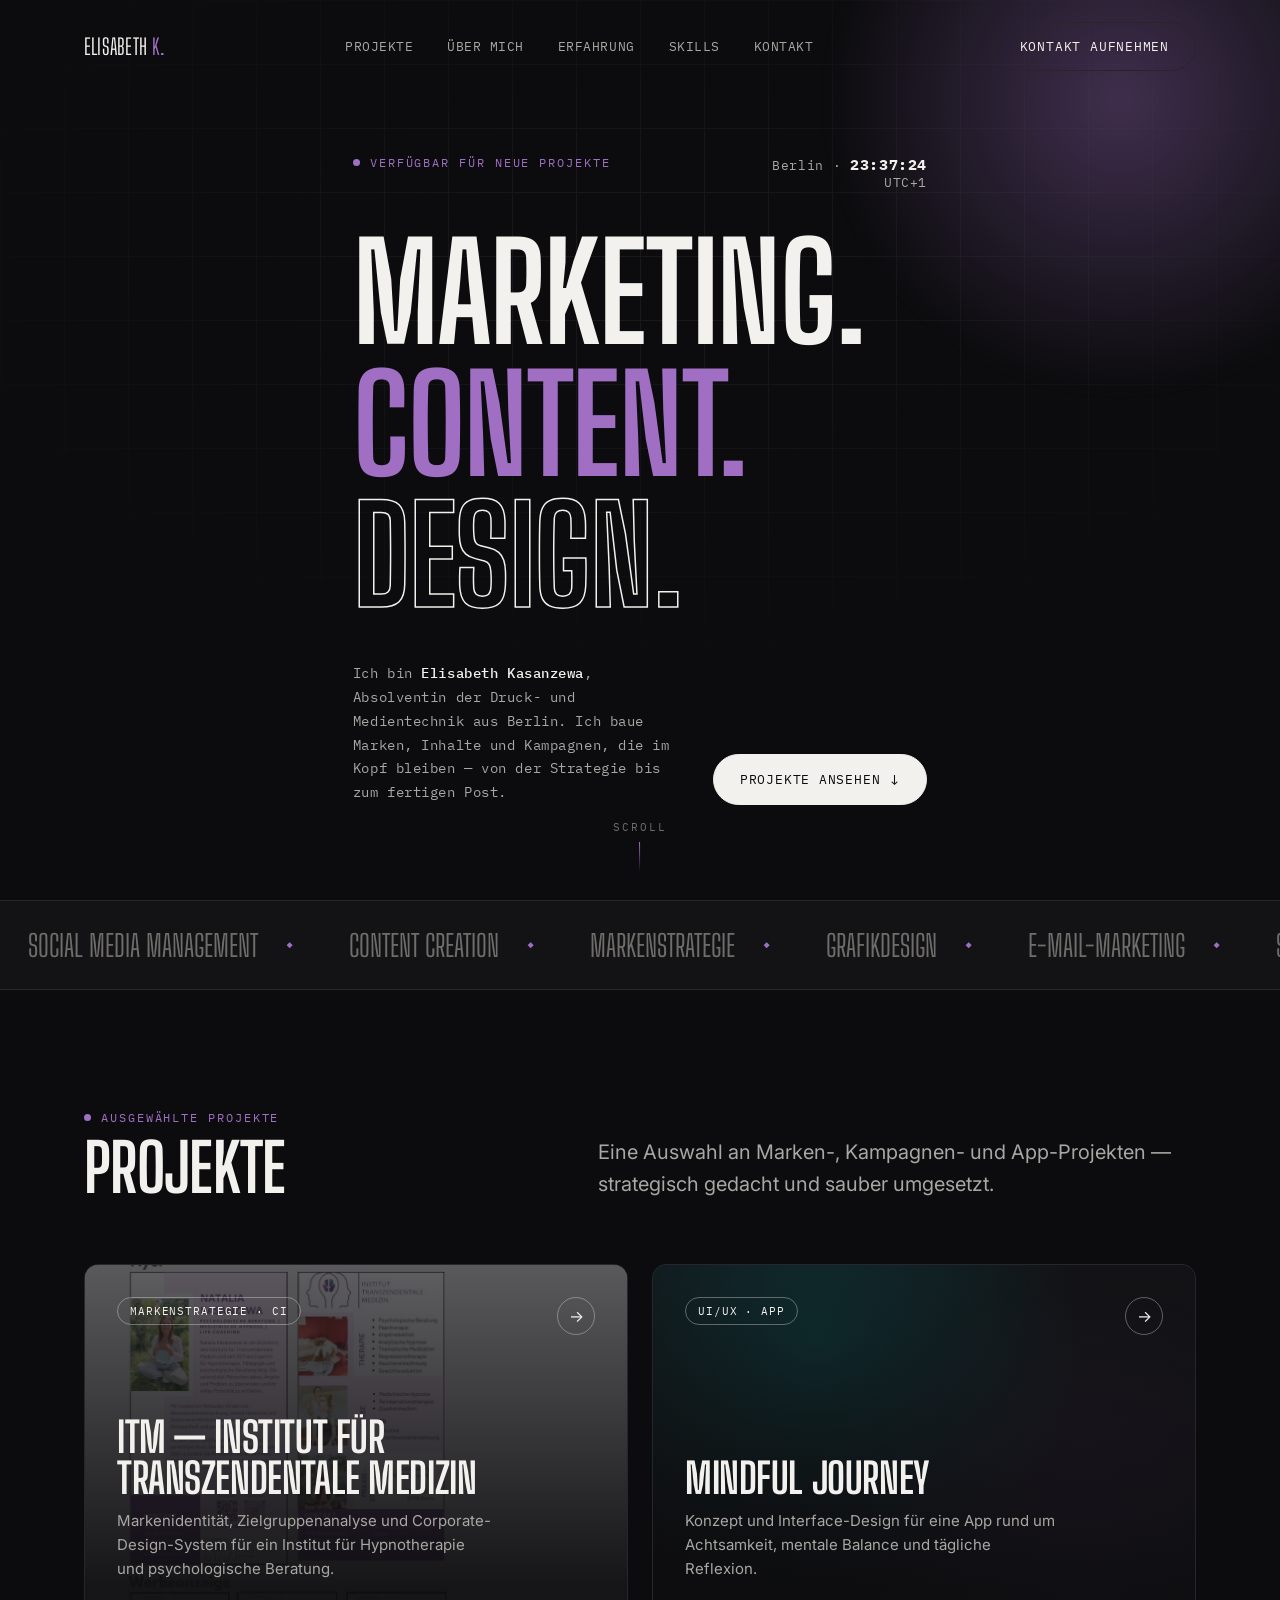
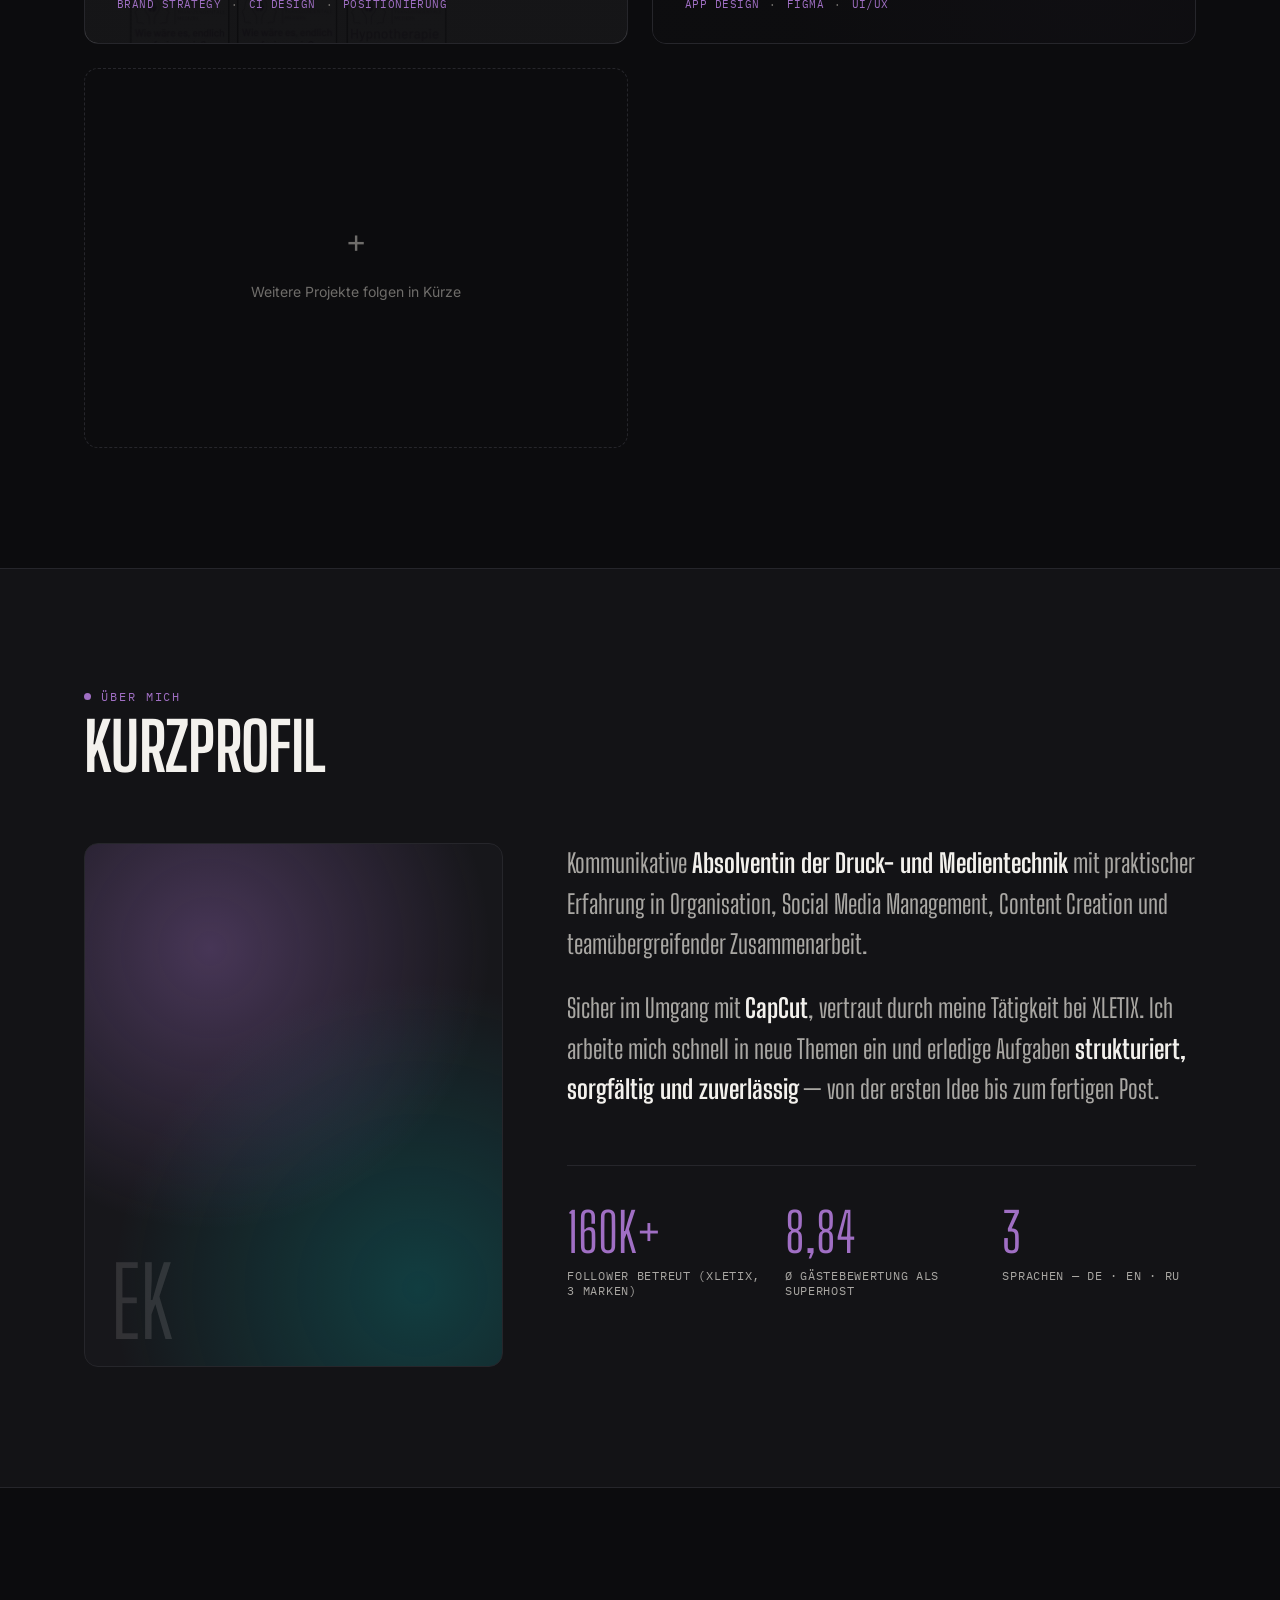
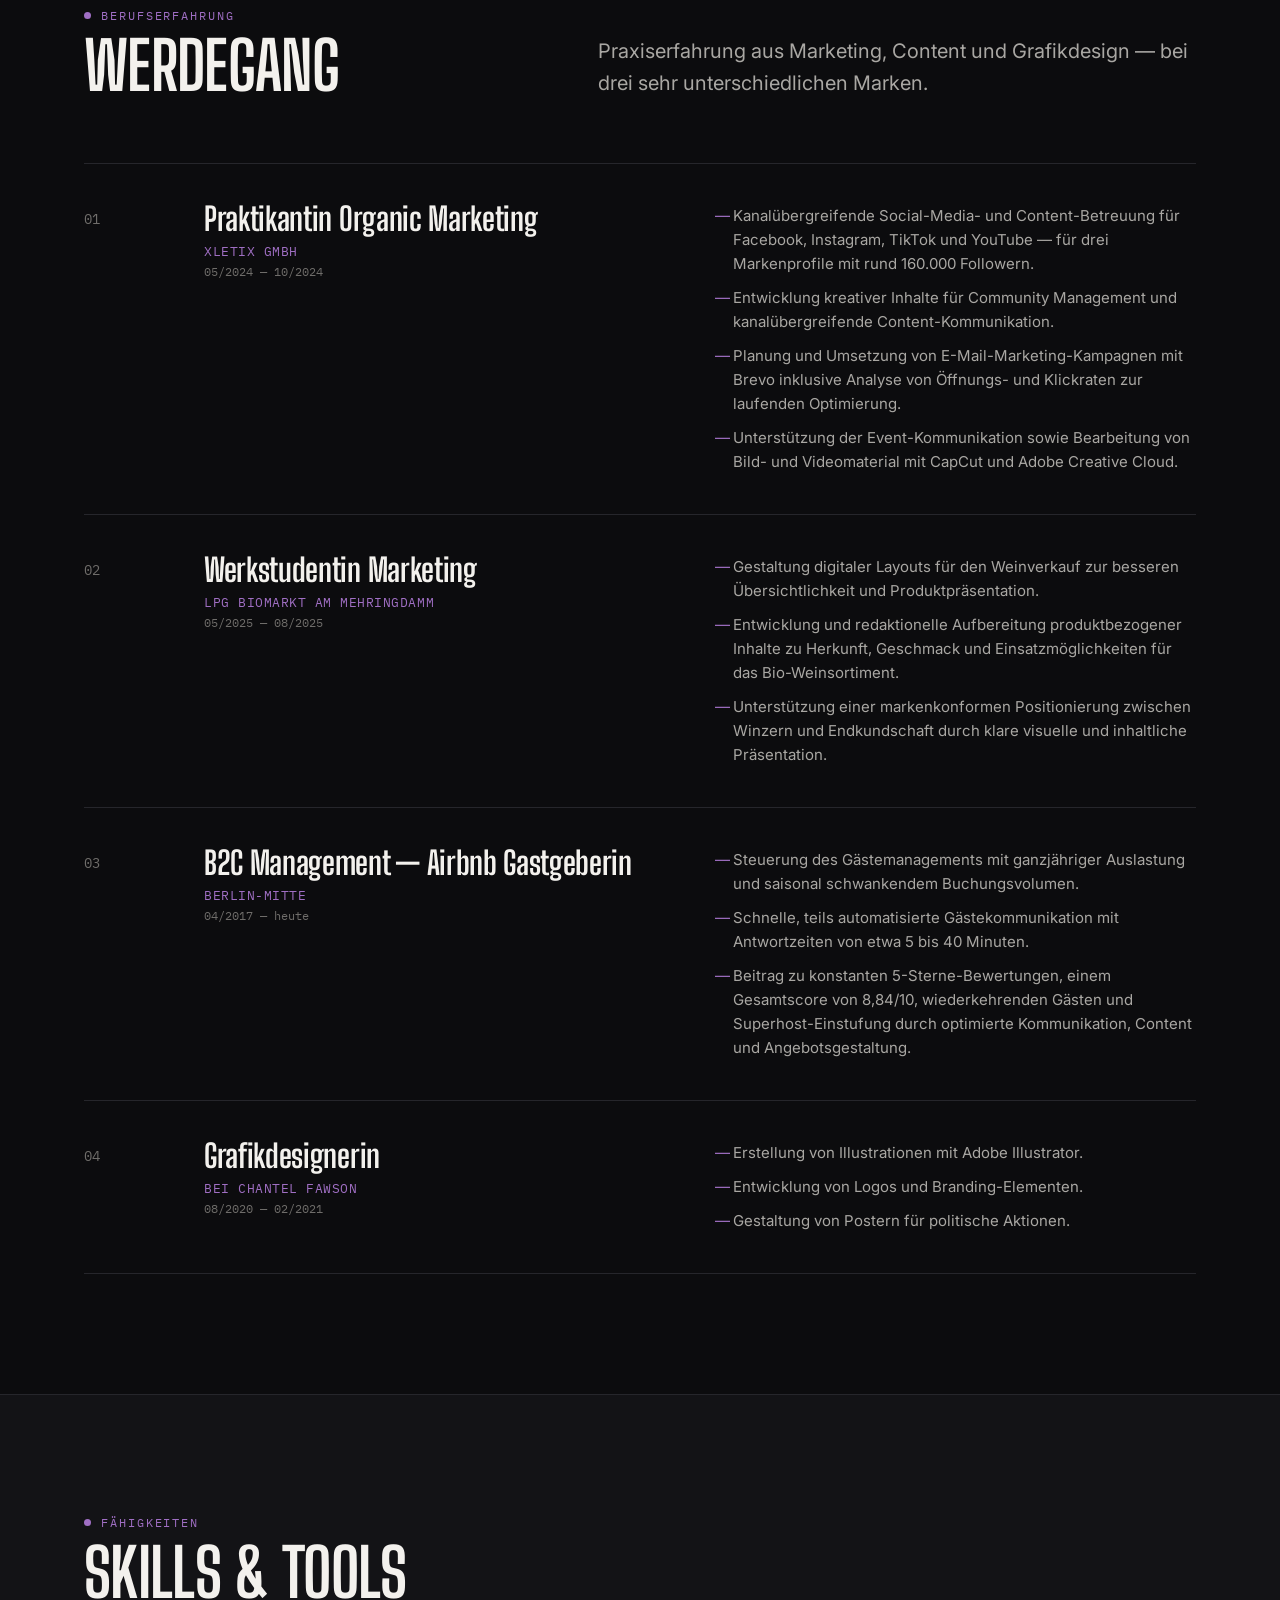
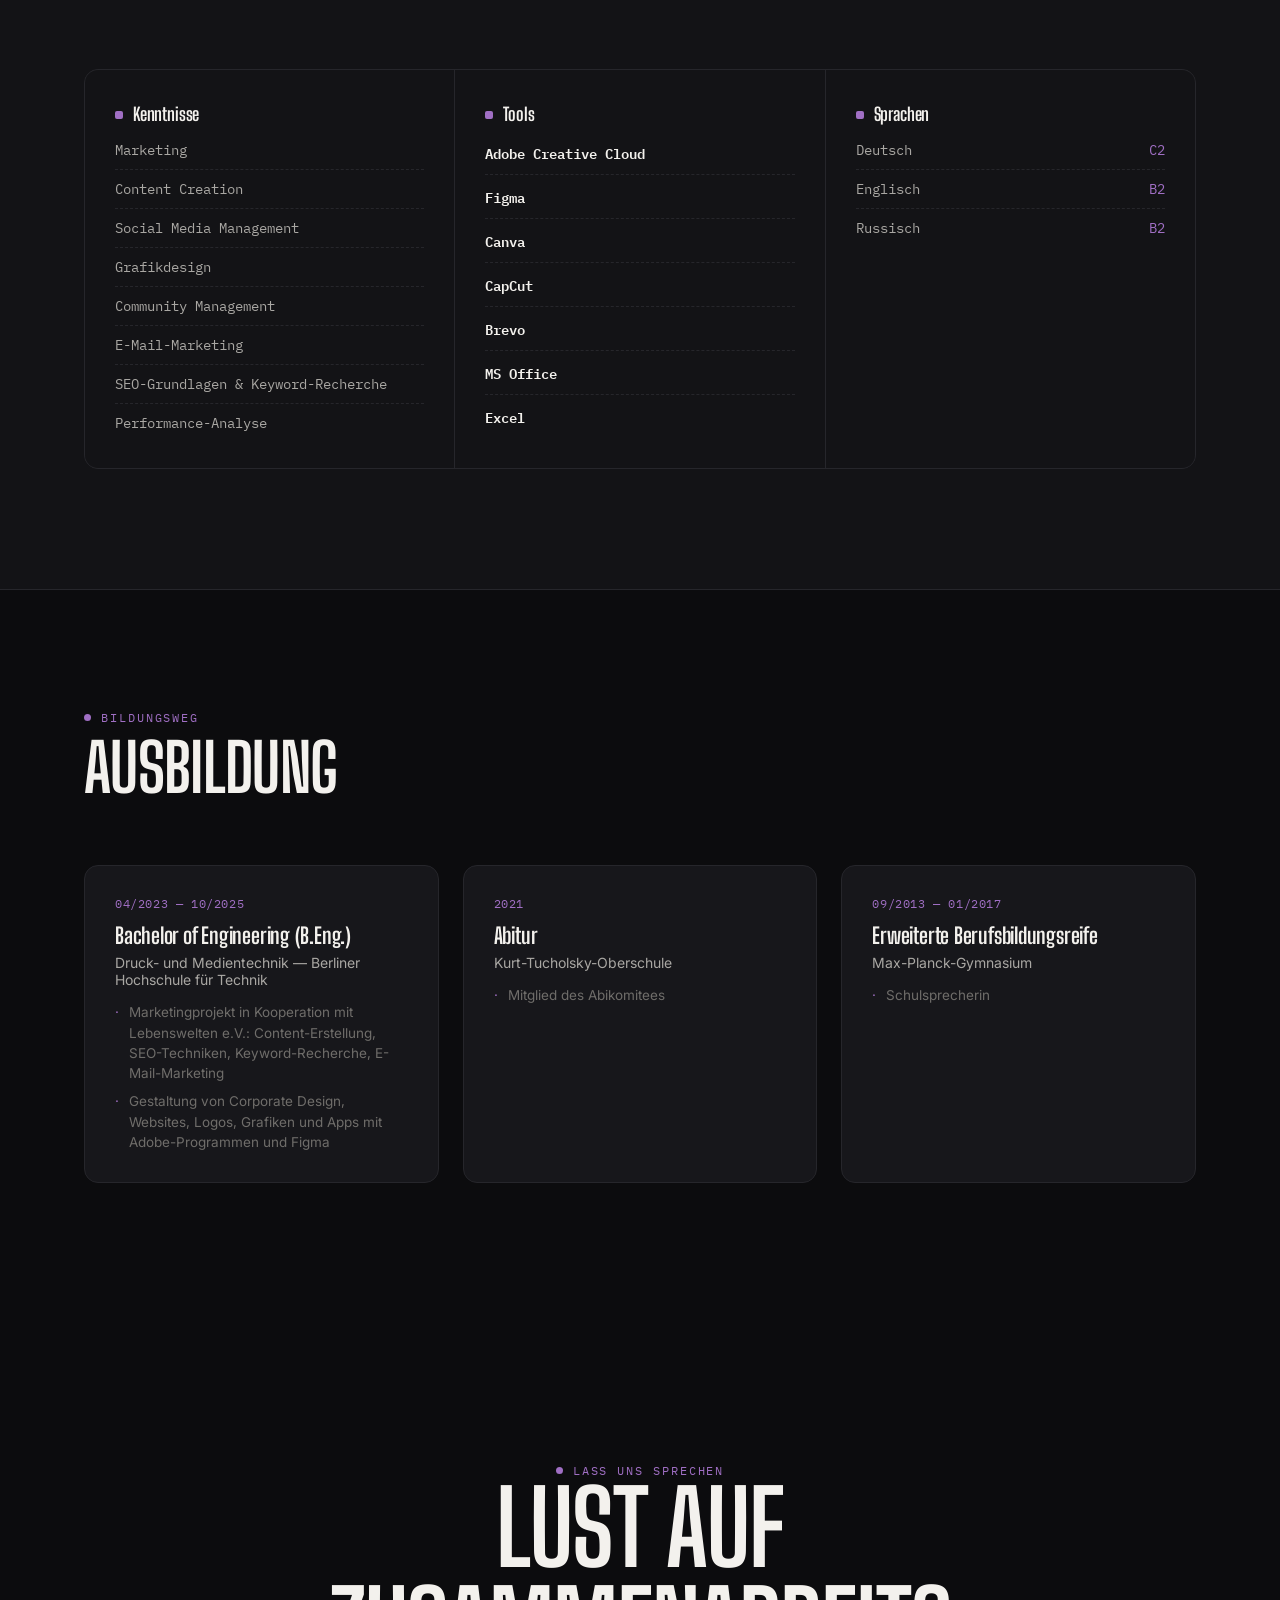
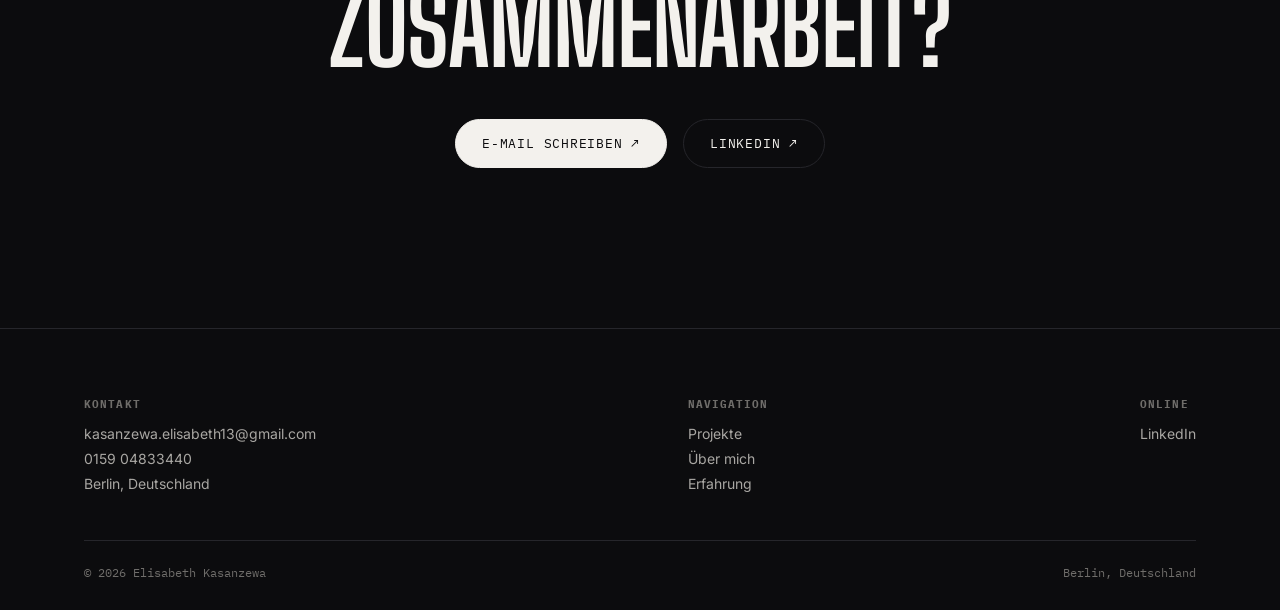
==== index.html @ 13b0bd85 "Add files via upload" ====
<!DOCTYPE html>
<html lang="de">
<head>
<meta charset="UTF-8">
<meta name="viewport" content="width=device-width, initial-scale=1.0">
<title>Elisabeth Kasanzewa — Marketing, Content &amp; Grafikdesign</title>
<meta name="description" content="Portfolio von Elisabeth Kasanzewa — Absolventin der Druck- und Medientechnik mit Fokus auf Social Media Management, Content Creation, Markenstrategie und Grafikdesign.">

<link rel="preconnect" href="https://fonts.googleapis.com">
<link rel="preconnect" href="https://fonts.gstatic.com" crossorigin>
<link href="https://fonts.googleapis.com/css2?family=Big+Shoulders+Display:wght@500;600;700;800&family=Inter:wght@400;500;600;700&family=IBM+Plex+Mono:wght@400;500&display=swap" rel="stylesheet">
<link rel="stylesheet" href="assets/css/style.css">
</head>
<body>

<header class="site-header">
  <div class="wrap">
    <a href="index.html" class="logo">Elisabeth <span>K.</span></a>
    <nav class="main-nav">
      <ul>
        <li><a href="index.html#work">Projekte</a></li>
        <li><a href="index.html#about">Über mich</a></li>
        <li><a href="index.html#experience">Erfahrung</a></li>
        <li><a href="index.html#skills">Skills</a></li>
        <li><a href="index.html#contact">Kontakt</a></li>
      </ul>
    </nav>
    <div class="header-cta">
      <a href="mailto:kasanzewa.elisabeth13@gmail.com" class="btn">Kontakt aufnehmen</a>
      <button class="nav-toggle" aria-label="Menü öffnen" aria-expanded="false">☰</button>
    </div>
  </div>
</header>

<!-- ============================= HERO ============================= -->
<section class="hero">
  <div class="hero-bg-grid" aria-hidden="true"></div>
  <div class="hero-glow" aria-hidden="true"></div>
  <div class="wrap">
    <div class="hero-top">
      <span class="eyebrow">Verfügbar für neue Projekte</span>
      <div class="hero-clock">
        Berlin · <strong id="liveClock">--:--:--</strong><br>UTC+1
      </div>
    </div>

    <h1 class="hero-title">
      <span class="line">Marketing.</span>
      <span class="line accent-fill">Content.</span>
      <span class="line accent-outline">Design.</span>
    </h1>

    <div class="hero-sub">
      <p class="hero-role">
        Ich bin <b>Elisabeth Kasanzewa</b>, Absolventin der Druck- und Medientechnik aus Berlin.
        Ich baue Marken, Inhalte und Kampagnen, die im Kopf bleiben — von der
        Strategie bis zum fertigen Post.
      </p>
      <a href="#work" class="btn btn-solid">Projekte ansehen <span class="btn-arrow">↓</span></a>
    </div>
  </div>

  <div class="scroll-cue">
    <span>Scroll</span>
    <span class="stick"></span>
  </div>
</section>

<!-- ============================= MARQUEE ============================= -->
<div class="marquee-section">
  <div class="marquee-track" aria-hidden="true">
    <span>Social Media Management</span>
    <span>Content Creation</span>
    <span>Markenstrategie</span>
    <span>Grafikdesign</span>
    <span>E-Mail-Marketing</span>
    <span>SEO-Grundlagen</span>
    <span>Community Management</span>
    <span>Adobe Creative Cloud</span>
    <span>Figma</span>
    <span>Social Media Management</span>
    <span>Content Creation</span>
    <span>Markenstrategie</span>
    <span>Grafikdesign</span>
    <span>E-Mail-Marketing</span>
    <span>SEO-Grundlagen</span>
    <span>Community Management</span>
    <span>Adobe Creative Cloud</span>
    <span>Figma</span>
  </div>
</div>

<!-- ============================= WORK ============================= -->
<section id="work">
  <div class="wrap">
    <div class="section-head reveal">
      <div>
        <span class="eyebrow">Ausgewählte Projekte</span>
        <h2>Projekte</h2>
      </div>
      <p class="lead">Eine Auswahl an Marken-, Kampagnen- und App-Projekten — strategisch gedacht und sauber umgesetzt.</p>
    </div>

    <!--
      NEUES PROJEKT HINZUFÜGEN:
      1. Ordner "projects/mein-neues-projekt.html" anlegen (z. B. Kopie von projects/itm.html als Vorlage)
      2. Unten eine neue .work-card einfügen (Kopie einer bestehenden Karte, Link + Texte anpassen)
      3. Bild in assets/images/ ablegen und im card-media Style referenzieren
    -->
    <div class="work-grid">

      <a href="projects/itm.html" class="work-card reveal">
        <div class="card-media" style="background-image:url('assets/images/itm/ci-designs.jpg');"></div>
        <div class="card-shade"></div>
        <div class="card-top">
          <span class="card-tag">Markenstrategie · CI</span>
          <span class="card-arrow">→</span>
        </div>
        <div class="card-bottom">
          <h3>ITM — Institut für Transzendentale Medizin</h3>
          <p>Markenidentität, Zielgruppenanalyse und Corporate-Design-System für ein Institut für Hypnotherapie und psychologische Beratung.</p>
          <div class="card-meta">
            <span>Brand Strategy</span>
            <span>CI Design</span>
            <span>Positionierung</span>
          </div>
        </div>
      </a>

      <a href="projects/mindful-journey.html" class="work-card reveal">
        <div class="card-media" style="background:radial-gradient(circle at 30% 20%, rgba(0,175,175,.55), transparent 55%), radial-gradient(circle at 80% 85%, rgba(160,111,196,.5), transparent 55%);"></div>
        <div class="card-shade"></div>
        <div class="card-top">
          <span class="card-tag">UI/UX · App</span>
          <span class="card-arrow">→</span>
        </div>
        <div class="card-bottom">
          <h3>Mindful Journey</h3>
          <p>Konzept und Interface-Design für eine App rund um Achtsamkeit, mentale Balance und tägliche Reflexion.</p>
          <div class="card-meta">
            <span>App Design</span>
            <span>Figma</span>
            <span>UI/UX</span>
          </div>
        </div>
      </a>

      <div class="work-card is-placeholder reveal">
        <span class="plus">+</span>
        <p>Weitere Projekte folgen in Kürze</p>
      </div>

    </div>
  </div>
</section>

<!-- ============================= ABOUT ============================= -->
<section id="about" class="about">
  <div class="wrap">
    <div class="section-head reveal">
      <div>
        <span class="eyebrow">Über mich</span>
        <h2>Kurzprofil</h2>
      </div>
    </div>

    <div class="about-grid">
      <div class="about-portrait reveal">
        <span class="initials">EK</span>
      </div>
      <div class="about-copy reveal">
        <p>
          Kommunikative <b>Absolventin der Druck- und Medientechnik</b> mit praktischer Erfahrung in
          Organisation, Social Media Management, Content Creation und teamübergreifender Zusammenarbeit.
        </p>
        <p>
          Sicher im Umgang mit <b>CapCut</b>, vertraut durch meine Tätigkeit bei XLETIX. Ich arbeite mich
          schnell in neue Themen ein und erledige Aufgaben <b>strukturiert, sorgfältig und zuverlässig</b> —
          von der ersten Idee bis zum fertigen Post.
        </p>

        <div class="fact-grid">
          <div class="fact">
            <div class="num">160K+</div>
            <div class="label">Follower betreut (XLETIX, 3 Marken)</div>
          </div>
          <div class="fact">
            <div class="num">8,84</div>
            <div class="label">Ø Gästebewertung als Superhost</div>
          </div>
          <div class="fact">
            <div class="num">3</div>
            <div class="label">Sprachen — DE · EN · RU</div>
          </div>
        </div>
      </div>
    </div>
  </div>
</section>

<!-- ============================= EXPERIENCE ============================= -->
<section id="experience">
  <div class="wrap">
    <div class="section-head reveal">
      <div>
        <span class="eyebrow">Berufserfahrung</span>
        <h2>Werdegang</h2>
      </div>
      <p class="lead">Praxiserfahrung aus Marketing, Content und Grafikdesign — bei drei sehr unterschiedlichen Marken.</p>
    </div>

    <div class="exp-list">

      <div class="exp-item reveal">
        <div class="exp-no">01</div>
        <div class="exp-role">
          <h3>Praktikantin Organic Marketing</h3>
          <div class="exp-org">XLETIX GmbH</div>
          <div class="exp-date">05/2024 — 10/2024</div>
        </div>
        <div class="exp-detail">
          <ul>
            <li>Kanalübergreifende Social-Media- und Content-Betreuung für Facebook, Instagram, TikTok und YouTube — für drei Markenprofile mit rund 160.000 Followern.</li>
            <li>Entwicklung kreativer Inhalte für Community Management und kanalübergreifende Content-Kommunikation.</li>
            <li>Planung und Umsetzung von E-Mail-Marketing-Kampagnen mit Brevo inklusive Analyse von Öffnungs- und Klickraten zur laufenden Optimierung.</li>
            <li>Unterstützung der Event-Kommunikation sowie Bearbeitung von Bild- und Videomaterial mit CapCut und Adobe Creative Cloud.</li>
          </ul>
        </div>
      </div>

      <div class="exp-item reveal">
        <div class="exp-no">02</div>
        <div class="exp-role">
          <h3>Werkstudentin Marketing</h3>
          <div class="exp-org">LPG BioMarkt am Mehringdamm</div>
          <div class="exp-date">05/2025 — 08/2025</div>
        </div>
        <div class="exp-detail">
          <ul>
            <li>Gestaltung digitaler Layouts für den Weinverkauf zur besseren Übersichtlichkeit und Produktpräsentation.</li>
            <li>Entwicklung und redaktionelle Aufbereitung produktbezogener Inhalte zu Herkunft, Geschmack und Einsatzmöglichkeiten für das Bio-Weinsortiment.</li>
            <li>Unterstützung einer markenkonformen Positionierung zwischen Winzern und Endkundschaft durch klare visuelle und inhaltliche Präsentation.</li>
          </ul>
        </div>
      </div>

      <div class="exp-item reveal">
        <div class="exp-no">03</div>
        <div class="exp-role">
          <h3>B2C Management — Airbnb Gastgeberin</h3>
          <div class="exp-org">Berlin-Mitte</div>
          <div class="exp-date">04/2017 — heute</div>
        </div>
        <div class="exp-detail">
          <ul>
            <li>Steuerung des Gästemanagements mit ganzjähriger Auslastung und saisonal schwankendem Buchungsvolumen.</li>
            <li>Schnelle, teils automatisierte Gästekommunikation mit Antwortzeiten von etwa 5 bis 40 Minuten.</li>
            <li>Beitrag zu konstanten 5-Sterne-Bewertungen, einem Gesamtscore von 8,84/10, wiederkehrenden Gästen und Superhost-Einstufung durch optimierte Kommunikation, Content und Angebotsgestaltung.</li>
          </ul>
        </div>
      </div>

      <div class="exp-item reveal">
        <div class="exp-no">04</div>
        <div class="exp-role">
          <h3>Grafikdesignerin</h3>
          <div class="exp-org">bei Chantel Fawson</div>
          <div class="exp-date">08/2020 — 02/2021</div>
        </div>
        <div class="exp-detail">
          <ul>
            <li>Erstellung von Illustrationen mit Adobe Illustrator.</li>
            <li>Entwicklung von Logos und Branding-Elementen.</li>
            <li>Gestaltung von Postern für politische Aktionen.</li>
          </ul>
        </div>
      </div>

    </div>
  </div>
</section>

<!-- ============================= SKILLS ============================= -->
<section id="skills" class="skills">
  <div class="wrap">
    <div class="section-head reveal">
      <div>
        <span class="eyebrow">Fähigkeiten</span>
        <h2>Skills &amp; Tools</h2>
      </div>
    </div>

    <div class="skills-grid reveal">
      <div class="skill-block">
        <h4>Kenntnisse</h4>
        <ul>
          <li>Marketing</li>
          <li>Content Creation</li>
          <li>Social Media Management</li>
          <li>Grafikdesign</li>
          <li>Community Management</li>
          <li>E-Mail-Marketing</li>
          <li>SEO-Grundlagen &amp; Keyword-Recherche</li>
          <li>Performance-Analyse</li>
        </ul>
      </div>
      <div class="skill-block">
        <h4>Tools</h4>
        <ul>
          <li><b>Adobe Creative Cloud</b></li>
          <li><b>Figma</b></li>
          <li><b>Canva</b></li>
          <li><b>CapCut</b></li>
          <li><b>Brevo</b></li>
          <li><b>MS Office</b></li>
          <li><b>Excel</b></li>
        </ul>
      </div>
      <div class="skill-block">
        <h4>Sprachen</h4>
        <ul>
          <li>Deutsch <span class="lang-level">C2</span></li>
          <li>Englisch <span class="lang-level">B2</span></li>
          <li>Russisch <span class="lang-level">B2</span></li>
        </ul>
      </div>
    </div>
  </div>
</section>

<!-- ============================= EDUCATION ============================= -->
<section id="education">
  <div class="wrap">
    <div class="section-head reveal">
      <div>
        <span class="eyebrow">Bildungsweg</span>
        <h2>Ausbildung</h2>
      </div>
    </div>

    <div class="edu-list reveal">
      <div class="edu-card">
        <div class="edu-date">04/2023 — 10/2025</div>
        <h3>Bachelor of Engineering (B.Eng.)</h3>
        <div class="edu-org">Druck- und Medientechnik — Berliner Hochschule für Technik</div>
        <ul>
          <li>Marketingprojekt in Kooperation mit Lebenswelten e.V.: Content-Erstellung, SEO-Techniken, Keyword-Recherche, E-Mail-Marketing</li>
          <li>Gestaltung von Corporate Design, Websites, Logos, Grafiken und Apps mit Adobe-Programmen und Figma</li>
        </ul>
      </div>
      <div class="edu-card">
        <div class="edu-date">2021</div>
        <h3>Abitur</h3>
        <div class="edu-org">Kurt-Tucholsky-Oberschule</div>
        <ul>
          <li>Mitglied des Abikomitees</li>
        </ul>
      </div>
      <div class="edu-card">
        <div class="edu-date">09/2013 — 01/2017</div>
        <h3>Erweiterte Berufsbildungsreife</h3>
        <div class="edu-org">Max-Planck-Gymnasium</div>
        <ul>
          <li>Schulsprecherin</li>
        </ul>
      </div>
    </div>
  </div>
</section>

<!-- ============================= CTA ============================= -->
<section id="contact" class="cta">
  <div class="wrap">
    <span class="eyebrow" style="justify-content:center;">Lass uns sprechen</span>
    <h2 class="reveal">Lust auf<br>Zusammenarbeit?</h2>
    <div class="cta-actions reveal">
      <a href="mailto:kasanzewa.elisabeth13@gmail.com" class="btn btn-solid">E-Mail schreiben ↗</a>
      <a href="https://www.linkedin.com/in/elisabethkasanzewa-6425612b8" target="_blank" rel="noopener" class="btn">LinkedIn ↗</a>
    </div>
  </div>
</section>

<!-- ============================= FOOTER ============================= -->
<footer class="site-footer">
  <div class="wrap">
    <div class="footer-grid">
      <div class="footer-col">
        <h5>Kontakt</h5>
        <a href="mailto:kasanzewa.elisabeth13@gmail.com">kasanzewa.elisabeth13@gmail.com</a>
        <a href="tel:015904833440">0159 04833440</a>
        <p>Berlin, Deutschland</p>
      </div>
      <div class="footer-col">
        <h5>Navigation</h5>
        <a href="index.html#work">Projekte</a>
        <a href="index.html#about">Über mich</a>
        <a href="index.html#experience">Erfahrung</a>
      </div>
      <div class="footer-col">
        <h5>Online</h5>
        <a href="https://www.linkedin.com/in/elisabethkasanzewa-6425612b8" target="_blank" rel="noopener">LinkedIn</a>
      </div>
    </div>
    <div class="footer-bottom">
      <span>© <span id="year"></span> Elisabeth Kasanzewa</span>
      <span>Berlin, Deutschland</span>
    </div>
  </div>
</footer>

<script>document.getElementById('year').textContent = new Date().getFullYear();</script>
<script src="assets/js/main.js"></script>
</body>
</html>
---- assets/css/style.css ----
/* ==========================================================================
   Elisabeth Kasanzewa — Portfolio
   Design tokens
   ========================================================================== */
:root{
  --bg:            #0c0c0e;
  --bg-soft:       #131316;
  --bg-card:       #17171b;
  --line:          #26262b;
  --ink:           #f3f1ed;
  --ink-dim:       #a9a7a3;
  --ink-faint:     #6f6d6a;
  --accent:        #a06fc4;   /* purple — from the ITM colour system */
  --accent-soft:   #7351a4;
  --accent-teal:   #00afaf;   /* secondary — from the ITM colour system */
  --accent-blue:   #4c86c9;

  --font-display: "Big Shoulders Display", "Arial Narrow", sans-serif;
  --font-body:    "Inter", -apple-system, BlinkMacSystemFont, "Segoe UI", sans-serif;
  --font-mono:    "IBM Plex Mono", ui-monospace, monospace;

  --container: 1240px;
  --gutter: clamp(20px, 5vw, 64px);
  --radius: 14px;
}

*, *::before, *::after{ box-sizing: border-box; }
html{ scroll-behavior: smooth; }
html, body{ background: var(--bg); }

body{
  margin: 0;
  font-family: var(--font-body);
  color: var(--ink);
  background: var(--bg);
  -webkit-font-smoothing: antialiased;
  overflow-x: hidden;
}

img{ max-width: 100%; display: block; }
a{ color: inherit; text-decoration: none; }
ul{ margin: 0; padding: 0; list-style: none; }
button{ font-family: inherit; }

::selection{ background: var(--accent); color: #0c0c0e; }

:focus-visible{
  outline: 2px solid var(--accent);
  outline-offset: 3px;
}

.wrap{
  max-width: var(--container);
  margin: 0 auto;
  padding-left: var(--gutter);
  padding-right: var(--gutter);
}

.eyebrow{
  font-family: var(--font-mono);
  text-transform: uppercase;
  letter-spacing: .16em;
  font-size: 12px;
  color: var(--accent);
  display: flex;
  align-items: center;
  gap: 10px;
}
.eyebrow::before{
  content: "";
  width: 7px; height: 7px;
  border-radius: 50%;
  background: var(--accent);
  display: inline-block;
}

h1,h2,h3,h4{
  font-family: var(--font-display);
  font-weight: 700;
  letter-spacing: -.01em;
  line-height: .98;
  margin: 0;
  text-transform: uppercase;
}

p{ margin: 0; }

.lead{
  font-size: clamp(16px, 2vw, 20px);
  color: var(--ink-dim);
  line-height: 1.6;
  max-width: 46ch;
}

/* ---------------------------- Buttons ---------------------------- */
.btn{
  display: inline-flex;
  align-items: center;
  gap: 10px;
  font-family: var(--font-mono);
  font-size: 13px;
  letter-spacing: .06em;
  text-transform: uppercase;
  padding: 15px 26px;
  border-radius: 100px;
  border: 1px solid var(--line);
  color: var(--ink);
  transition: border-color .25s ease, background .25s ease, color .25s ease, transform .25s ease;
  white-space: nowrap;
}
.btn:hover{
  border-color: var(--accent);
  color: var(--bg);
  background: var(--accent);
  transform: translateY(-1px);
}
.btn-solid{
  background: var(--ink);
  color: var(--bg);
  border-color: var(--ink);
}
.btn-solid:hover{
  background: var(--accent);
  border-color: var(--accent);
  color: var(--bg);
}
.btn-arrow{ font-size: 15px; transition: transform .25s ease; }
.btn:hover .btn-arrow{ transform: translateX(3px); }

/* ---------------------------- Header ---------------------------- */
.site-header{
  position: fixed;
  top: 0; left: 0; right: 0;
  z-index: 100;
  padding: 22px 0;
  transition: background .3s ease, border-color .3s ease, padding .3s ease;
  border-bottom: 1px solid transparent;
}
.site-header.is-scrolled{
  background: rgba(12,12,14,.86);
  backdrop-filter: blur(10px);
  border-bottom-color: var(--line);
  padding: 14px 0;
}
.site-header .wrap{
  display: flex;
  align-items: center;
  justify-content: space-between;
  gap: 24px;
}
.logo{
  font-family: var(--font-display);
  font-size: 22px;
  text-transform: uppercase;
  letter-spacing: .01em;
}
.logo span{ color: var(--accent); }

.main-nav ul{
  display: flex;
  gap: 34px;
  font-family: var(--font-mono);
  font-size: 13px;
  letter-spacing: .04em;
  text-transform: uppercase;
}
.main-nav a{
  color: var(--ink-dim);
  position: relative;
  padding-bottom: 4px;
}
.main-nav a:hover{ color: var(--ink); }
.main-nav a::after{
  content: "";
  position: absolute; left: 0; right: 100%; bottom: 0;
  height: 1px; background: var(--accent);
  transition: right .25s ease;
}
.main-nav a:hover::after{ right: 0; }

.header-cta{ display: flex; align-items: center; gap: 22px; }

.nav-toggle{
  display: none;
  background: none;
  border: 1px solid var(--line);
  border-radius: 100px;
  color: var(--ink);
  width: 42px; height: 42px;
  align-items: center;
  justify-content: center;
}

@media (max-width: 860px){
  .main-nav{
    position: fixed;
    inset: 0;
    top: 0;
    background: var(--bg);
    display: flex;
    align-items: center;
    justify-content: center;
    opacity: 0;
    pointer-events: none;
    transition: opacity .3s ease;
  }
  .main-nav.is-open{ opacity: 1; pointer-events: auto; }
  .main-nav ul{ flex-direction: column; align-items: center; gap: 28px; font-size: 20px; }
  .nav-toggle{ display: flex; }
}

/* ---------------------------- Hero ---------------------------- */
.hero{
  position: relative;
  min-height: 100svh;
  display: flex;
  flex-direction: column;
  justify-content: center;
  padding-top: 120px;
  padding-bottom: 60px;
  overflow: hidden;
}
.hero-bg-grid{
  position: absolute; inset: 0;
  background-image:
    linear-gradient(to right, var(--line) 1px, transparent 1px),
    linear-gradient(to bottom, var(--line) 1px, transparent 1px);
  background-size: 64px 64px;
  mask-image: radial-gradient(ellipse 80% 60% at 50% 30%, black 10%, transparent 75%);
  opacity: .5;
  pointer-events: none;
}
.hero-glow{
  position: absolute;
  top: -220px; right: -160px;
  width: 640px; height: 640px;
  background: radial-gradient(circle, rgba(160,111,196,.35), transparent 65%);
  filter: blur(10px);
  pointer-events: none;
}
.hero .wrap{ position: relative; z-index: 2; }

.hero-top{
  display: flex;
  justify-content: space-between;
  align-items: flex-start;
  gap: 20px;
  margin-bottom: 36px;
}
.hero-clock{
  font-family: var(--font-mono);
  font-size: 13px;
  color: var(--ink-dim);
  text-align: right;
  letter-spacing: .05em;
}
.hero-clock strong{ color: var(--ink); font-size: 15px; }

.hero-title{
  font-size: clamp(56px, 10.5vw, 148px);
  display: flex;
  flex-direction: column;
}
.hero-title .line{ display: block; }
.hero-title .accent-outline{
  -webkit-text-stroke: 1.5px var(--ink);
  color: transparent;
}
.hero-title .accent-fill{ color: var(--accent); }

.hero-sub{
  display: flex;
  justify-content: space-between;
  align-items: flex-end;
  gap: 40px;
  margin-top: 40px;
  flex-wrap: wrap;
}
.hero-role{
  font-family: var(--font-mono);
  font-size: 14px;
  color: var(--ink-dim);
  letter-spacing: .04em;
  max-width: 40ch;
  line-height: 1.7;
}
.hero-role b{ color: var(--ink); font-weight: 500; }

.scroll-cue{
  position: absolute;
  bottom: 28px; left: 50%;
  transform: translateX(-50%);
  display: flex;
  flex-direction: column;
  align-items: center;
  gap: 8px;
  font-family: var(--font-mono);
  font-size: 11px;
  letter-spacing: .18em;
  text-transform: uppercase;
  color: var(--ink-faint);
}
.scroll-cue .stick{
  width: 1px; height: 30px;
  background: linear-gradient(var(--accent), transparent);
  animation: scrollpulse 1.8s ease-in-out infinite;
}
@keyframes scrollpulse{
  0%{ transform: scaleY(0); transform-origin: top; }
  50%{ transform: scaleY(1); transform-origin: top; }
  51%{ transform-origin: bottom; }
  100%{ transform: scaleY(0); transform-origin: bottom; }
}

/* ---------------------------- Marquee ---------------------------- */
.marquee-section{
  border-top: 1px solid var(--line);
  border-bottom: 1px solid var(--line);
  padding: 26px 0;
  overflow: hidden;
  background: var(--bg-soft);
}
.marquee-track{
  display: flex;
  width: max-content;
  animation: marquee 32s linear infinite;
}
.marquee-track span{
  font-family: var(--font-display);
  font-size: 30px;
  text-transform: uppercase;
  color: var(--ink-faint);
  padding: 0 28px;
  display: flex;
  align-items: center;
  gap: 28px;
  white-space: nowrap;
}
.marquee-track span::after{
  content: "◆";
  font-size: 12px;
  color: var(--accent);
}
@keyframes marquee{
  from{ transform: translateX(0); }
  to{ transform: translateX(-50%); }
}
@media (prefers-reduced-motion: reduce){
  .marquee-track{ animation: none; }
  .scroll-cue .stick{ animation: none; }
}

/* ---------------------------- Section shell ---------------------------- */
section{ padding: 120px 0; position: relative; }
.section-head{
  display: flex;
  justify-content: space-between;
  align-items: flex-end;
  gap: 40px;
  margin-bottom: 64px;
  flex-wrap: wrap;
}
.section-head h2{
  font-size: clamp(36px, 5.2vw, 68px);
  margin-top: 10px;
}
.index-no{
  font-family: var(--font-mono);
  font-size: 13px;
  color: var(--ink-faint);
}

/* ---------------------------- Work / Projects grid ---------------------------- */
.work-grid{
  display: grid;
  grid-template-columns: repeat(2, 1fr);
  gap: 24px;
}
.work-card{
  position: relative;
  border-radius: var(--radius);
  border: 1px solid var(--line);
  background: var(--bg-card);
  padding: 32px;
  min-height: 380px;
  display: flex;
  flex-direction: column;
  justify-content: space-between;
  overflow: hidden;
  transition: border-color .3s ease, transform .3s ease;
}
.work-card:hover{ border-color: var(--accent-soft); transform: translateY(-4px); }
.work-card .card-media{
  position: absolute;
  inset: 0;
  z-index: 0;
  opacity: .5;
  background-size: cover;
  background-position: center;
  transition: opacity .4s ease, transform .5s ease;
}
.work-card:hover .card-media{ opacity: .68; transform: scale(1.03); }
.work-card .card-shade{
  position: absolute; inset: 0;
  background: linear-gradient(180deg, rgba(12,12,14,.35) 0%, rgba(12,12,14,.92) 85%);
  z-index: 0;
}
.work-card > *{ position: relative; z-index: 1; }
.card-top{ display: flex; justify-content: space-between; align-items: flex-start; }
.card-tag{
  font-family: var(--font-mono);
  font-size: 11px;
  text-transform: uppercase;
  letter-spacing: .08em;
  color: var(--ink);
  border: 1px solid rgba(243,241,237,.35);
  padding: 6px 12px;
  border-radius: 100px;
}
.card-arrow{
  width: 38px; height: 38px;
  border-radius: 50%;
  border: 1px solid rgba(243,241,237,.35);
  display: flex; align-items: center; justify-content: center;
  font-size: 16px;
  transition: background .25s ease, border-color .25s ease, transform .25s ease;
}
.work-card:hover .card-arrow{
  background: var(--accent);
  border-color: var(--accent);
  transform: rotate(45deg);
}
.card-bottom h3{
  font-size: clamp(28px, 3.4vw, 42px);
  margin-bottom: 10px;
}
.card-bottom p{
  color: var(--ink-dim);
  font-size: 15px;
  max-width: 42ch;
  line-height: 1.6;
}
.card-meta{
  display: flex;
  gap: 10px;
  flex-wrap: wrap;
  margin-top: 16px;
}
.card-meta span{
  font-family: var(--font-mono);
  font-size: 11px;
  letter-spacing: .04em;
  color: var(--accent);
  text-transform: uppercase;
}
.card-meta span:not(:last-child)::after{ content: "·"; margin-left: 10px; color: var(--ink-faint); }

.work-card.is-placeholder{
  align-items: center;
  justify-content: center;
  text-align: center;
  border-style: dashed;
  background: transparent;
}
.work-card.is-placeholder .plus{
  font-family: var(--font-display);
  font-size: 46px;
  color: var(--ink-faint);
  margin-bottom: 12px;
}
.work-card.is-placeholder p{ color: var(--ink-faint); font-size: 14px; max-width: 30ch; margin: 0 auto; }

@media (max-width: 860px){
  .work-grid{ grid-template-columns: 1fr; }
}

/* ---------------------------- About ---------------------------- */
.about{ background: var(--bg-soft); border-top: 1px solid var(--line); border-bottom: 1px solid var(--line); }
.about-grid{
  display: grid;
  grid-template-columns: .8fr 1.2fr;
  gap: 64px;
  align-items: start;
}
.about-portrait{
  aspect-ratio: 4/5;
  border-radius: var(--radius);
  border: 1px solid var(--line);
  background:
    radial-gradient(circle at 30% 20%, rgba(160,111,196,.35), transparent 55%),
    radial-gradient(circle at 80% 85%, rgba(0,175,175,.25), transparent 55%),
    var(--bg-card);
  position: sticky;
  top: 110px;
  display: flex;
  align-items: flex-end;
  padding: 26px;
}
.about-portrait .initials{
  font-family: var(--font-display);
  font-size: 96px;
  color: rgba(243,241,237,.12);
  line-height: .8;
}
.about-copy p{
  font-size: clamp(18px, 2.4vw, 26px);
  line-height: 1.55;
  color: var(--ink-dim);
  font-family: var(--font-display);
  text-transform: none;
  font-weight: 500;
  letter-spacing: 0;
}
.about-copy p b{ color: var(--ink); font-weight: 700; }
.about-copy p + p{ margin-top: 24px; }

.fact-grid{
  margin-top: 56px;
  display: grid;
  grid-template-columns: repeat(3, 1fr);
  gap: 24px;
  border-top: 1px solid var(--line);
  padding-top: 40px;
}
.fact{ }
.fact .num{
  font-family: var(--font-display);
  font-size: 54px;
  color: var(--accent);
  line-height: 1;
}
.fact .label{
  font-family: var(--font-mono);
  font-size: 12px;
  text-transform: uppercase;
  letter-spacing: .06em;
  color: var(--ink-dim);
  margin-top: 8px;
}
@media (max-width: 860px){
  .about-grid{ grid-template-columns: 1fr; }
  .about-portrait{ position: static; aspect-ratio: 16/9; }
  .fact-grid{ grid-template-columns: 1fr; gap: 28px; }
}

/* ---------------------------- Experience ---------------------------- */
.exp-list{ border-top: 1px solid var(--line); }
.exp-item{
  border-bottom: 1px solid var(--line);
  padding: 40px 0;
  display: grid;
  grid-template-columns: 90px 1fr 1fr;
  gap: 30px;
  transition: background .3s ease;
}
.exp-item:hover{ background: rgba(160,111,196,.04); }
.exp-no{ font-family: var(--font-mono); color: var(--ink-faint); font-size: 14px; padding-top: 6px; }
.exp-role h3{
  text-transform: none;
  font-size: clamp(22px, 2.6vw, 32px);
  letter-spacing: -.01em;
  margin-bottom: 8px;
}
.exp-role .exp-org{
  font-family: var(--font-mono);
  font-size: 13px;
  color: var(--accent);
  text-transform: uppercase;
  letter-spacing: .04em;
}
.exp-role .exp-date{
  font-family: var(--font-mono);
  font-size: 12px;
  color: var(--ink-faint);
  margin-top: 4px;
}
.exp-detail ul{ display: flex; flex-direction: column; gap: 10px; }
.exp-detail li{
  color: var(--ink-dim);
  font-size: 15px;
  line-height: 1.6;
  padding-left: 18px;
  position: relative;
}
.exp-detail li::before{
  content: "—";
  position: absolute; left: 0; color: var(--accent);
}
@media (max-width: 860px){
  .exp-item{ grid-template-columns: 1fr; gap: 14px; }
}

/* ---------------------------- Skills ---------------------------- */
.skills{ background: var(--bg-soft); border-top: 1px solid var(--line); border-bottom: 1px solid var(--line); }
.skills-grid{
  display: grid;
  grid-template-columns: repeat(3, 1fr);
  gap: 1px;
  background: var(--line);
  border: 1px solid var(--line);
  border-radius: var(--radius);
  overflow: hidden;
}
.skill-block{
  background: var(--bg-soft);
  padding: 36px 30px;
}
.skill-block h4{
  font-size: 18px;
  text-transform: none;
  color: var(--ink);
  margin-bottom: 18px;
  display: flex;
  align-items: center;
  gap: 10px;
}
.skill-block h4::before{
  content: "";
  width: 8px; height: 8px;
  background: var(--accent);
  border-radius: 2px;
  display: inline-block;
}
.skill-block ul{ display: flex; flex-direction: column; gap: 10px; }
.skill-block li{
  font-family: var(--font-mono);
  font-size: 13.5px;
  color: var(--ink-dim);
  display: flex;
  justify-content: space-between;
  border-bottom: 1px dashed var(--line);
  padding-bottom: 10px;
}
.skill-block li:last-child{ border-bottom: none; padding-bottom: 0; }
.skill-block li b{ color: var(--ink); font-weight: 600; }
.skill-block .lang-level{ color: var(--accent); }
@media (max-width: 860px){ .skills-grid{ grid-template-columns: 1fr; } }

/* ---------------------------- Education ---------------------------- */
.edu-list{
  display: grid;
  grid-template-columns: repeat(3, 1fr);
  gap: 24px;
}
.edu-card{
  border: 1px solid var(--line);
  border-radius: var(--radius);
  padding: 30px;
  background: var(--bg-card);
}
.edu-card .edu-date{
  font-family: var(--font-mono);
  font-size: 12px;
  color: var(--accent);
  text-transform: uppercase;
  letter-spacing: .05em;
}
.edu-card h3{
  text-transform: none;
  font-size: 22px;
  margin: 14px 0 8px;
  letter-spacing: -.01em;
}
.edu-card .edu-org{ color: var(--ink-dim); font-size: 14px; margin-bottom: 14px; }
.edu-card ul{ display: flex; flex-direction: column; gap: 8px; }
.edu-card li{
  font-size: 13.5px;
  color: var(--ink-faint);
  line-height: 1.5;
  padding-left: 14px;
  position: relative;
}
.edu-card li::before{ content:"·"; position:absolute; left:0; color: var(--accent); }
@media (max-width: 860px){ .edu-list{ grid-template-columns: 1fr; } }

/* ---------------------------- CTA / Footer ---------------------------- */
.cta{
  text-align: center;
  padding: 160px 0;
}
.cta h2{
  font-size: clamp(40px, 8vw, 110px);
  margin-bottom: 40px;
}
.cta-actions{ display: flex; gap: 16px; justify-content: center; flex-wrap: wrap; }

.site-footer{
  border-top: 1px solid var(--line);
  padding: 50px 0 30px;
}
.footer-grid{
  display: flex;
  justify-content: space-between;
  flex-wrap: wrap;
  gap: 30px;
  padding-bottom: 40px;
  border-bottom: 1px solid var(--line);
}
.footer-col h5{
  font-family: var(--font-mono);
  font-size: 11px;
  text-transform: uppercase;
  letter-spacing: .1em;
  color: var(--ink-faint);
  margin-bottom: 14px;
}
.footer-col a, .footer-col p{
  display: block;
  color: var(--ink-dim);
  font-size: 14px;
  margin-bottom: 8px;
}
.footer-col a:hover{ color: var(--accent); }
.footer-bottom{
  display: flex;
  justify-content: space-between;
  align-items: center;
  padding-top: 24px;
  font-family: var(--font-mono);
  font-size: 12px;
  color: var(--ink-faint);
  flex-wrap: wrap;
  gap: 12px;
}
.footer-social{ display: flex; gap: 18px; }
.footer-social a:hover{ color: var(--accent); }

/* ---------------------------- Reveal on scroll ---------------------------- */
.reveal{
  opacity: 0;
  transform: translateY(24px);
  transition: opacity .7s ease, transform .7s ease;
}
.reveal.is-visible{ opacity: 1; transform: translateY(0); }

/* ---------------------------- Project detail page ---------------------------- */
.project-hero{
  padding-top: 160px;
  padding-bottom: 70px;
  border-bottom: 1px solid var(--line);
}
.back-link{
  font-family: var(--font-mono);
  font-size: 13px;
  color: var(--ink-dim);
  display: inline-flex;
  align-items: center;
  gap: 8px;
  margin-bottom: 40px;
}
.back-link:hover{ color: var(--accent); }
.project-title{
  font-size: clamp(44px, 7.5vw, 96px);
  max-width: 16ch;
}
.project-meta-row{
  display: flex;
  gap: 60px;
  flex-wrap: wrap;
  margin-top: 48px;
  padding-top: 32px;
  border-top: 1px solid var(--line);
}
.project-meta-row .m{ min-width: 140px; }
.project-meta-row .m .k{
  font-family: var(--font-mono);
  font-size: 11px;
  text-transform: uppercase;
  letter-spacing: .08em;
  color: var(--ink-faint);
  margin-bottom: 8px;
}
.project-meta-row .m .v{ font-size: 15px; color: var(--ink); line-height: 1.5; }

.project-section{ padding: 90px 0; border-bottom: 1px solid var(--line); }
.project-section:last-of-type{ border-bottom: none; }
.project-section .section-label{
  font-family: var(--font-mono);
  font-size: 12px;
  text-transform: uppercase;
  letter-spacing: .1em;
  color: var(--accent);
  margin-bottom: 20px;
}
.project-section h2{
  font-size: clamp(30px, 4.2vw, 52px);
  margin-bottom: 30px;
  max-width: 20ch;
}
.two-col{
  display: grid;
  grid-template-columns: .9fr 1.4fr;
  gap: 60px;
}
.two-col p, .prose p{
  color: var(--ink-dim);
  font-size: 17px;
  line-height: 1.75;
}
.prose p + p{ margin-top: 18px; }
.two-col ul{ display: flex; flex-direction: column; gap: 14px; }
.two-col li{
  color: var(--ink-dim);
  font-size: 15.5px;
  line-height: 1.6;
  padding-left: 20px;
  position: relative;
}
.two-col li::before{ content: "—"; position: absolute; left: 0; color: var(--accent); }
@media (max-width: 860px){ .two-col{ grid-template-columns: 1fr; gap: 24px; } }

.mini-grid{
  display: grid;
  grid-template-columns: repeat(4, 1fr);
  gap: 16px;
  margin-top: 10px;
}
@media (max-width: 860px){ .mini-grid{ grid-template-columns: repeat(2, 1fr); } }

.swatch{
  border-radius: 10px;
  border: 1px solid var(--line);
  overflow: hidden;
}
.swatch .fill{ height: 84px; }
.swatch .info{
  padding: 10px 12px;
  font-family: var(--font-mono);
  font-size: 12px;
  color: var(--ink-dim);
  background: var(--bg-card);
}

.figure{
  border-radius: var(--radius);
  border: 1px solid var(--line);
  overflow: hidden;
  background: var(--bg-card);
}
.figure img{ width: 100%; }
.figure figcaption{
  padding: 16px 20px;
  font-family: var(--font-mono);
  font-size: 12px;
  color: var(--ink-faint);
  border-top: 1px solid var(--line);
}

.tag-row{ display: flex; flex-wrap: wrap; gap: 10px; margin-top: 20px; }
.tag-row span{
  font-family: var(--font-mono);
  font-size: 11.5px;
  text-transform: uppercase;
  letter-spacing: .05em;
  border: 1px solid var(--line);
  padding: 7px 14px;
  border-radius: 100px;
  color: var(--ink-dim);
}

.project-next{
  display: flex;
  justify-content: space-between;
  align-items: center;
  padding: 70px 0;
  gap: 20px;
  flex-wrap: wrap;
}
.project-next .label{
  font-family: var(--font-mono);
  font-size: 12px;
  color: var(--ink-faint);
  text-transform: uppercase;
  letter-spacing: .08em;
  margin-bottom: 10px;
}
.project-next h3{ font-size: clamp(26px, 4vw, 44px); }

.app-mock{
  border-radius: 28px;
  border: 1px solid var(--line);
  background:
    radial-gradient(circle at 25% 15%, rgba(160,111,196,.4), transparent 55%),
    radial-gradient(circle at 80% 90%, rgba(0,175,175,.3), transparent 55%),
    var(--bg-card);
  aspect-ratio: 9/16;
  max-width: 300px;
  margin: 0 auto;
  display: flex;
  align-items: center;
  justify-content: center;
  font-family: var(--font-display);
  color: rgba(243,241,237,.14);
  font-size: 42px;
  text-align: center;
  padding: 24px;
}

@media (max-width: 640px){
  section, .project-section{ padding: 70px 0; }
  .hero{ padding-top: 100px; }
}
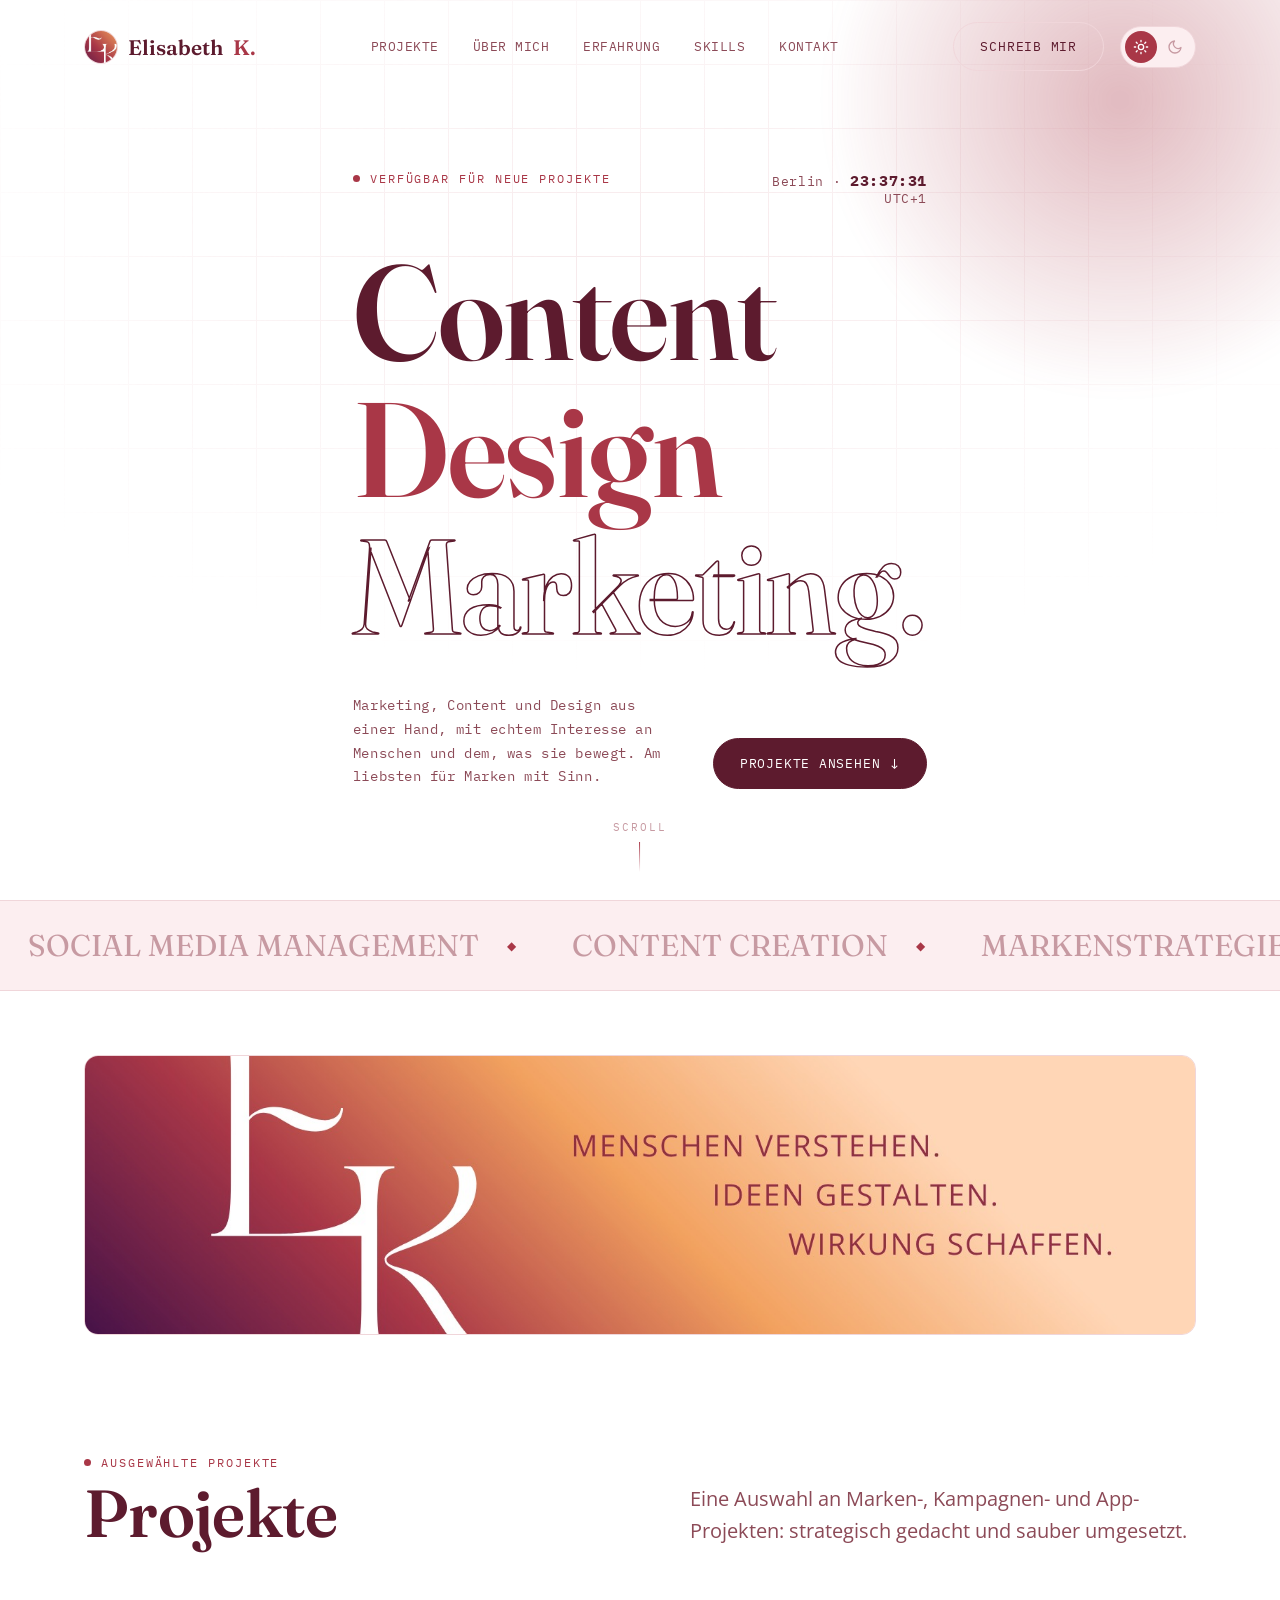
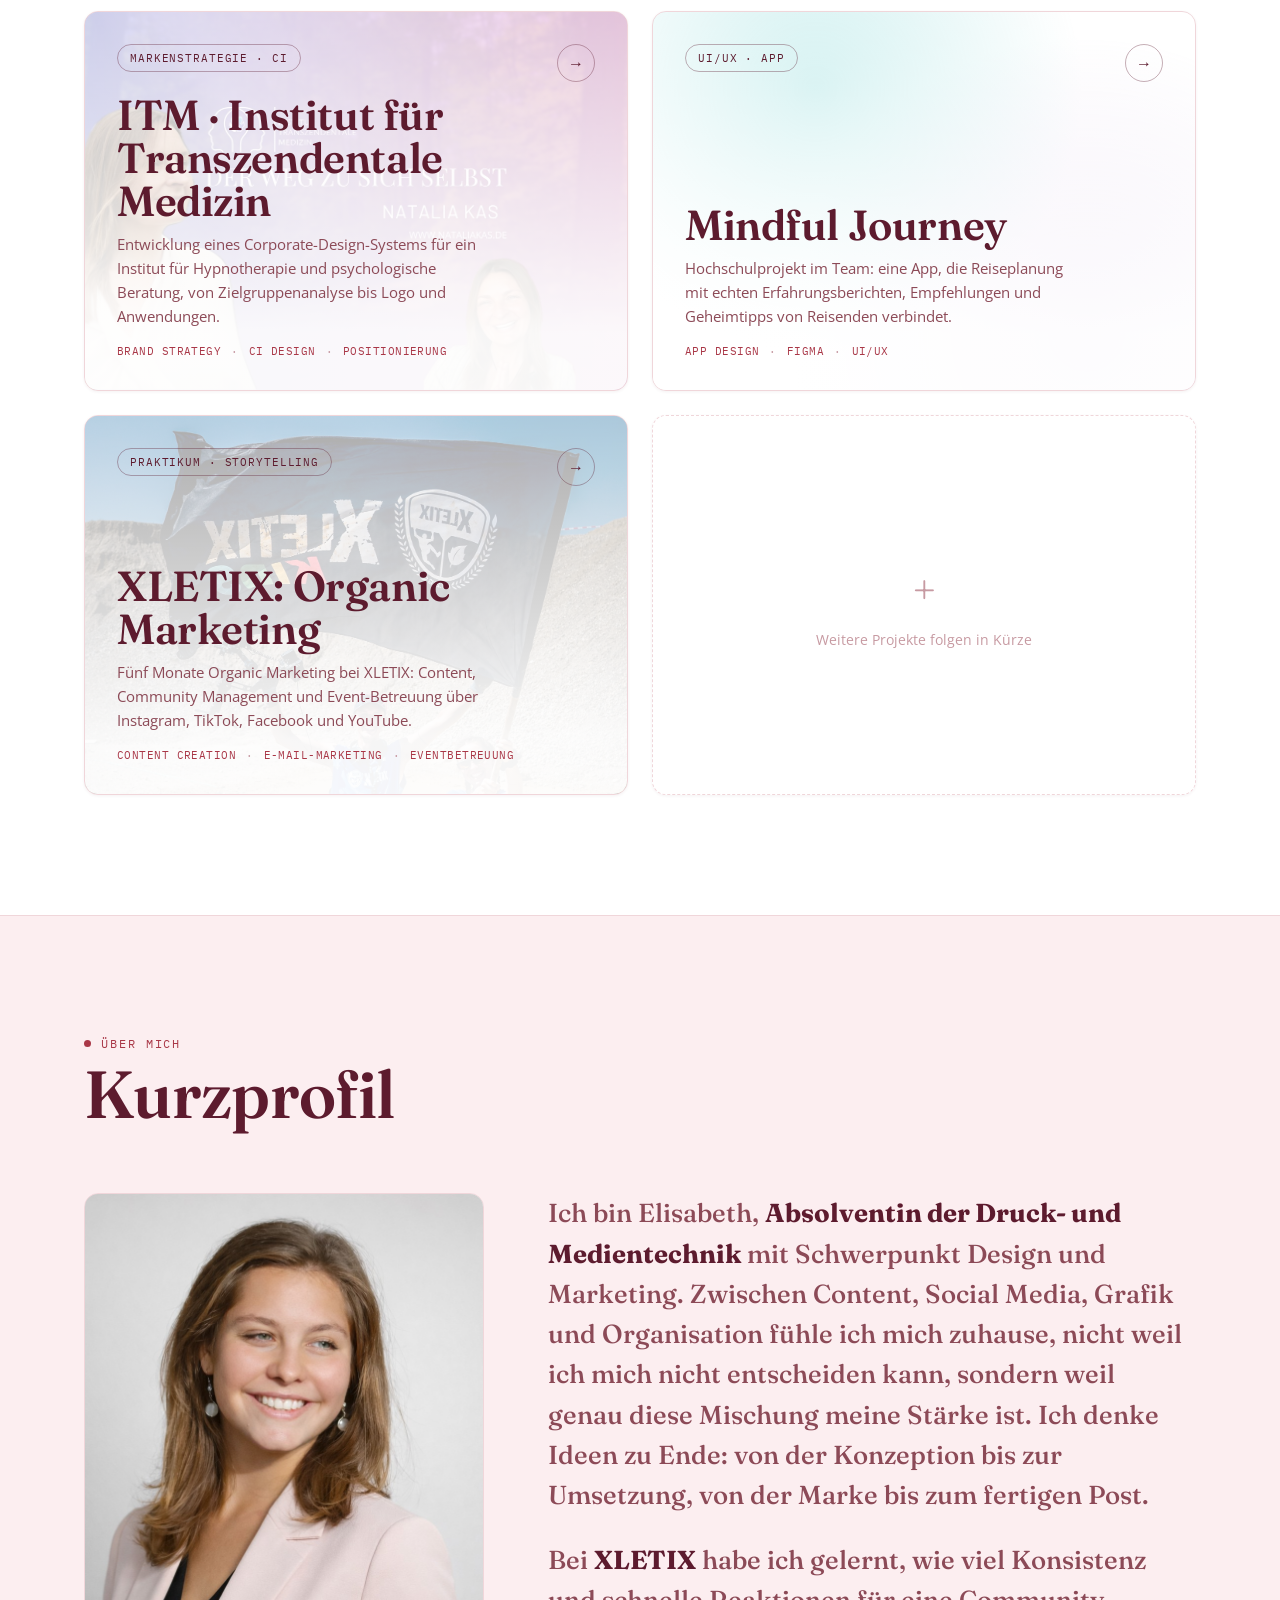
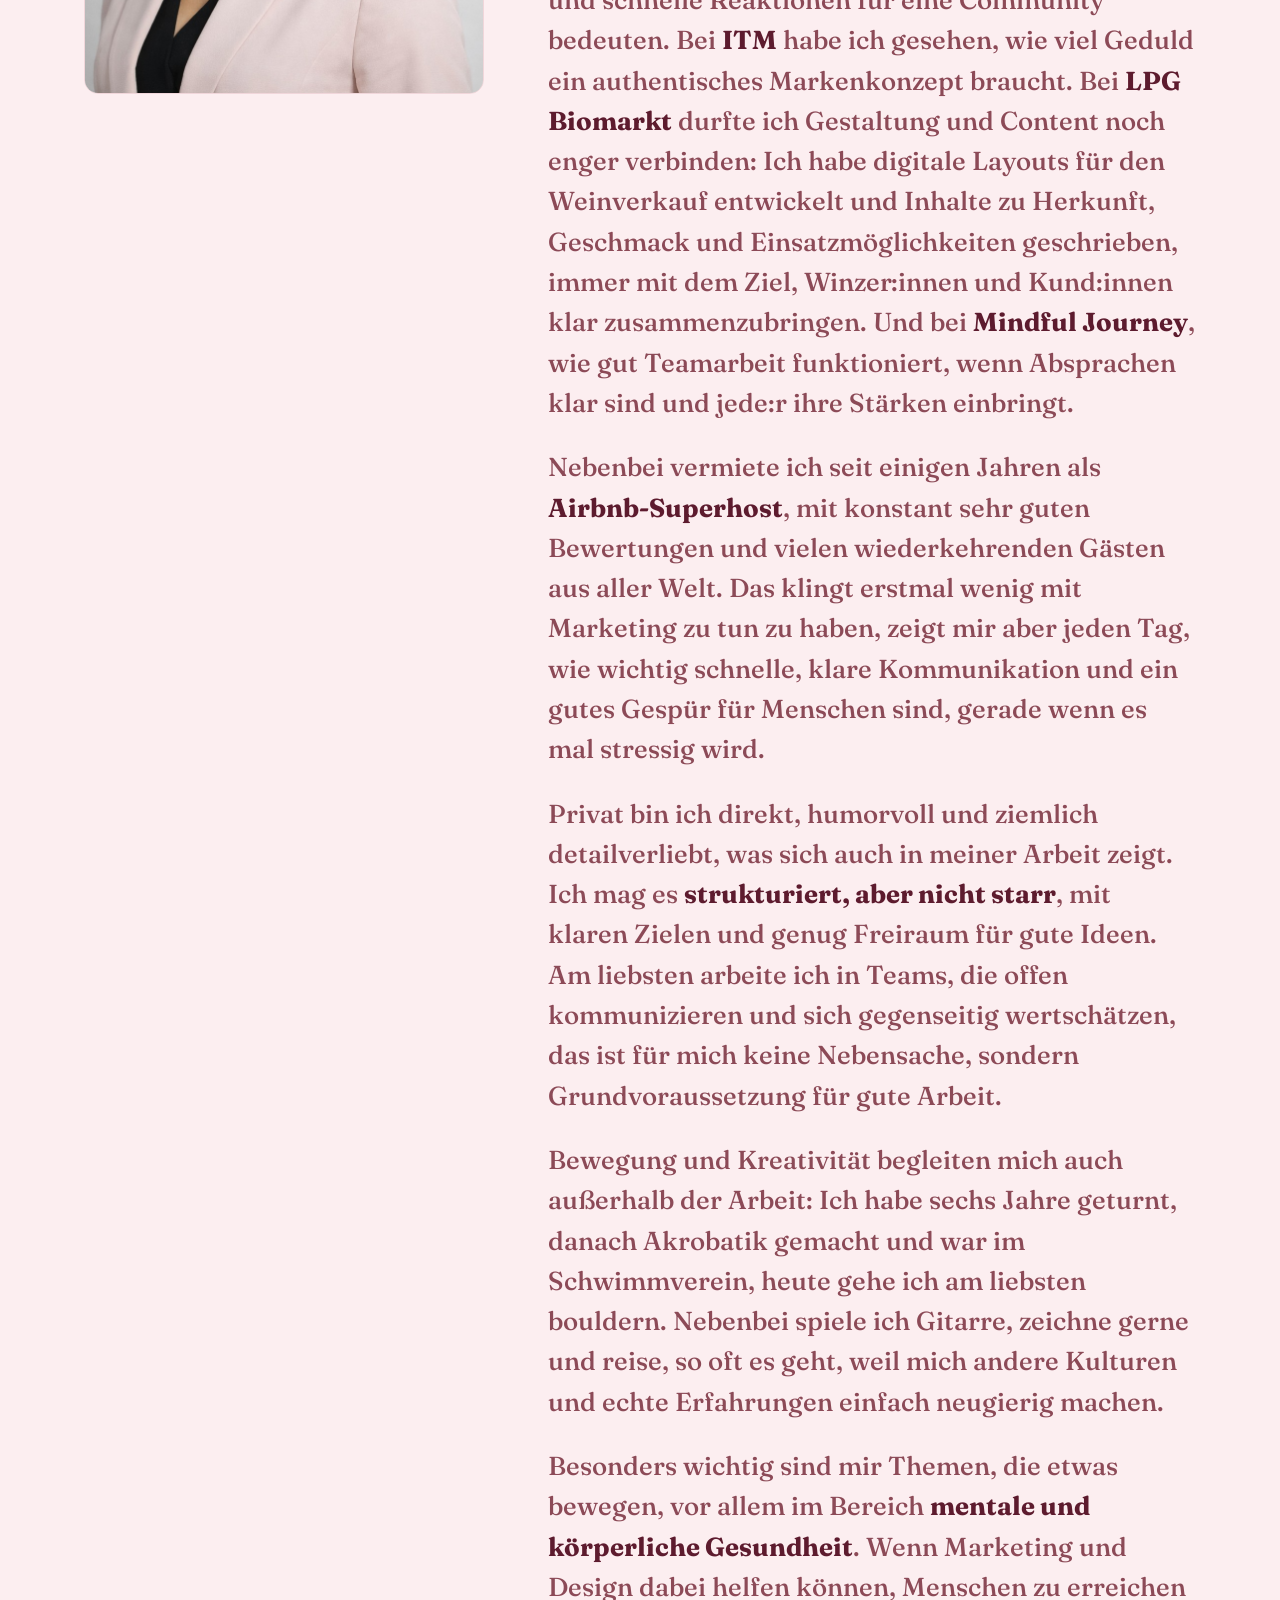
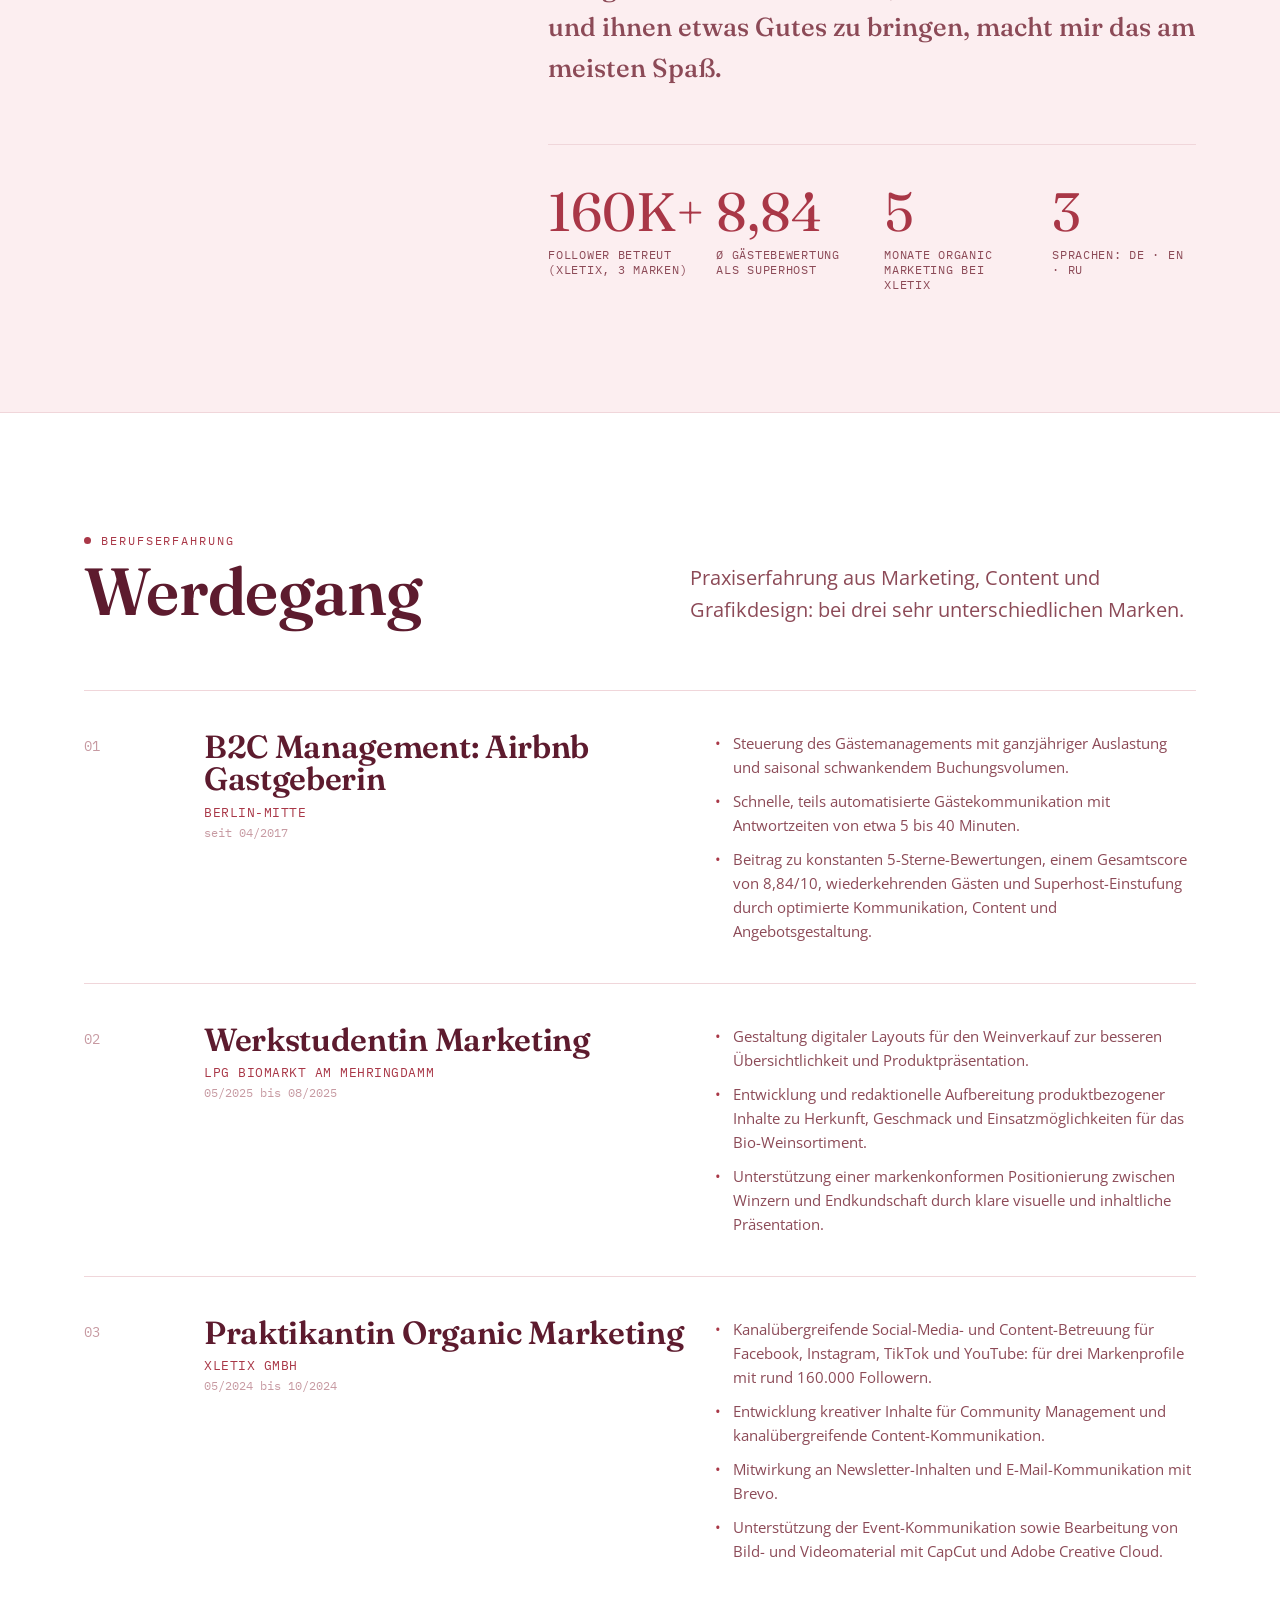
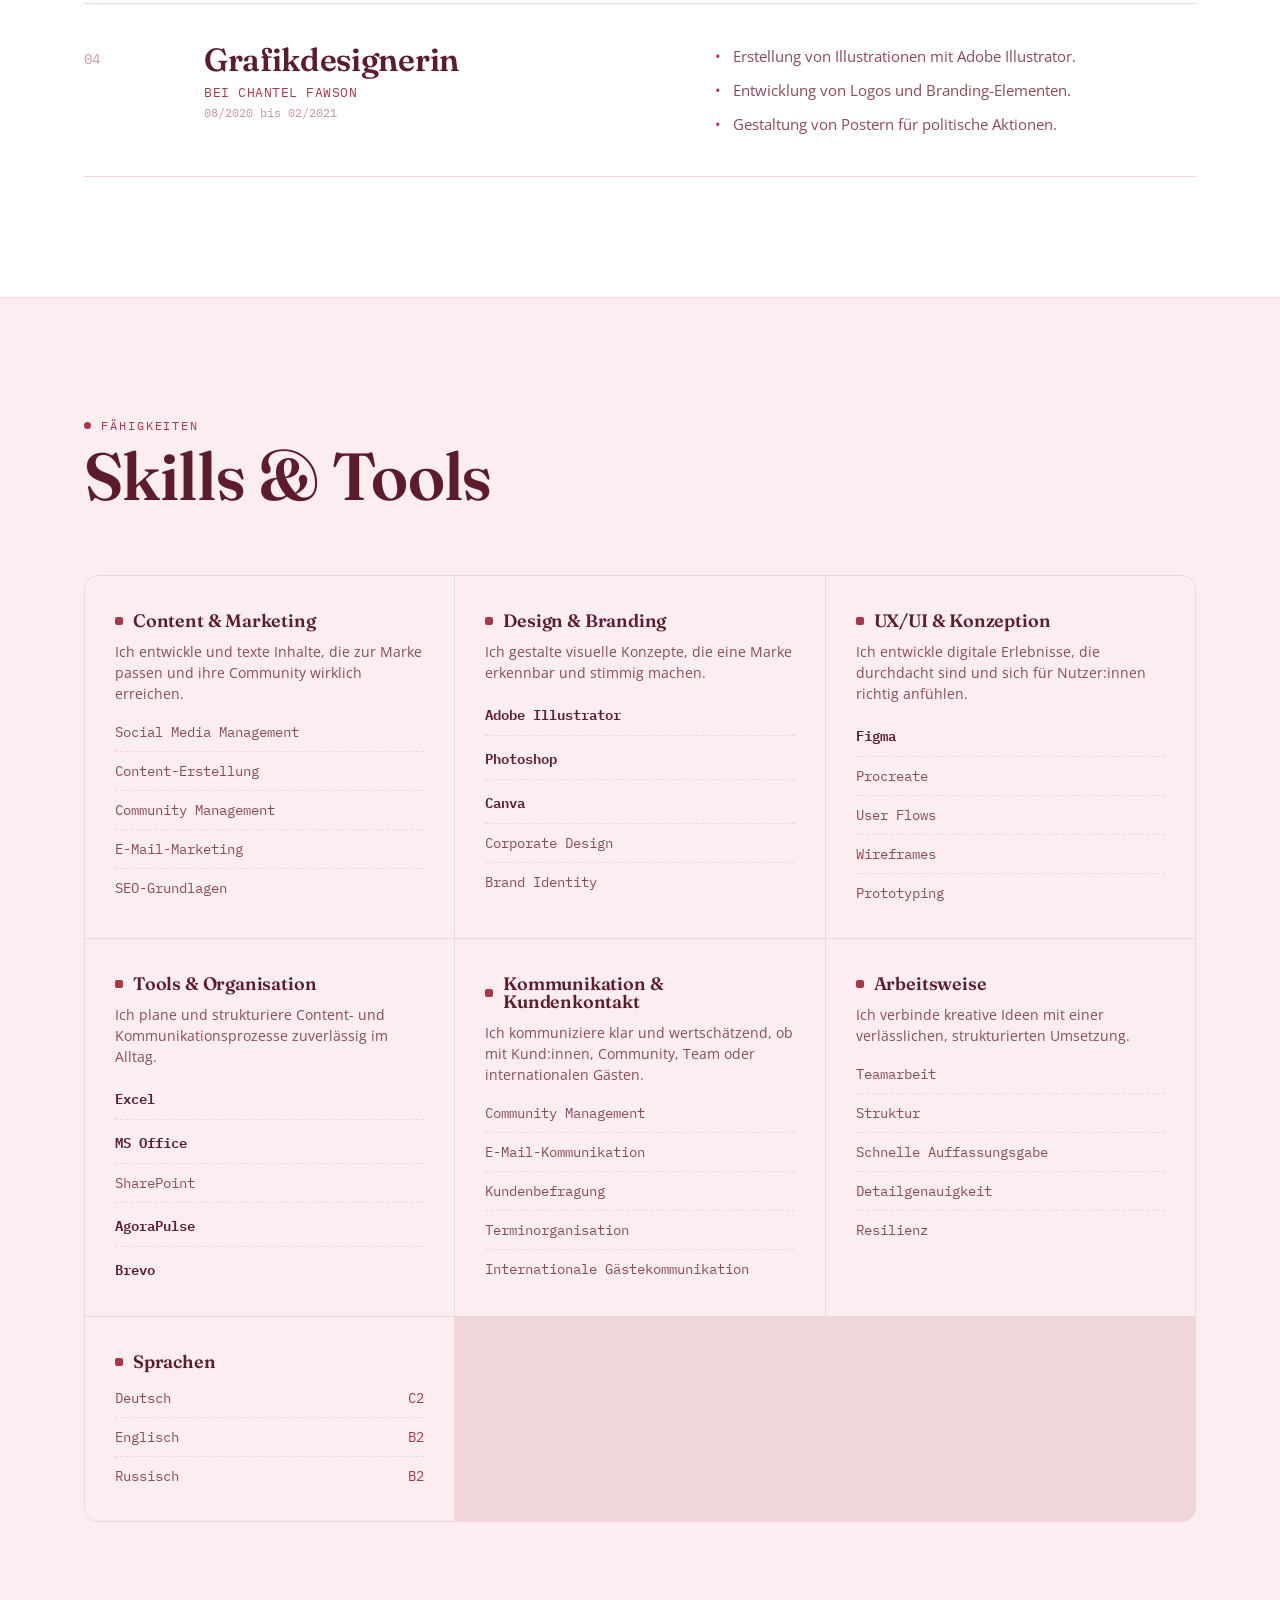
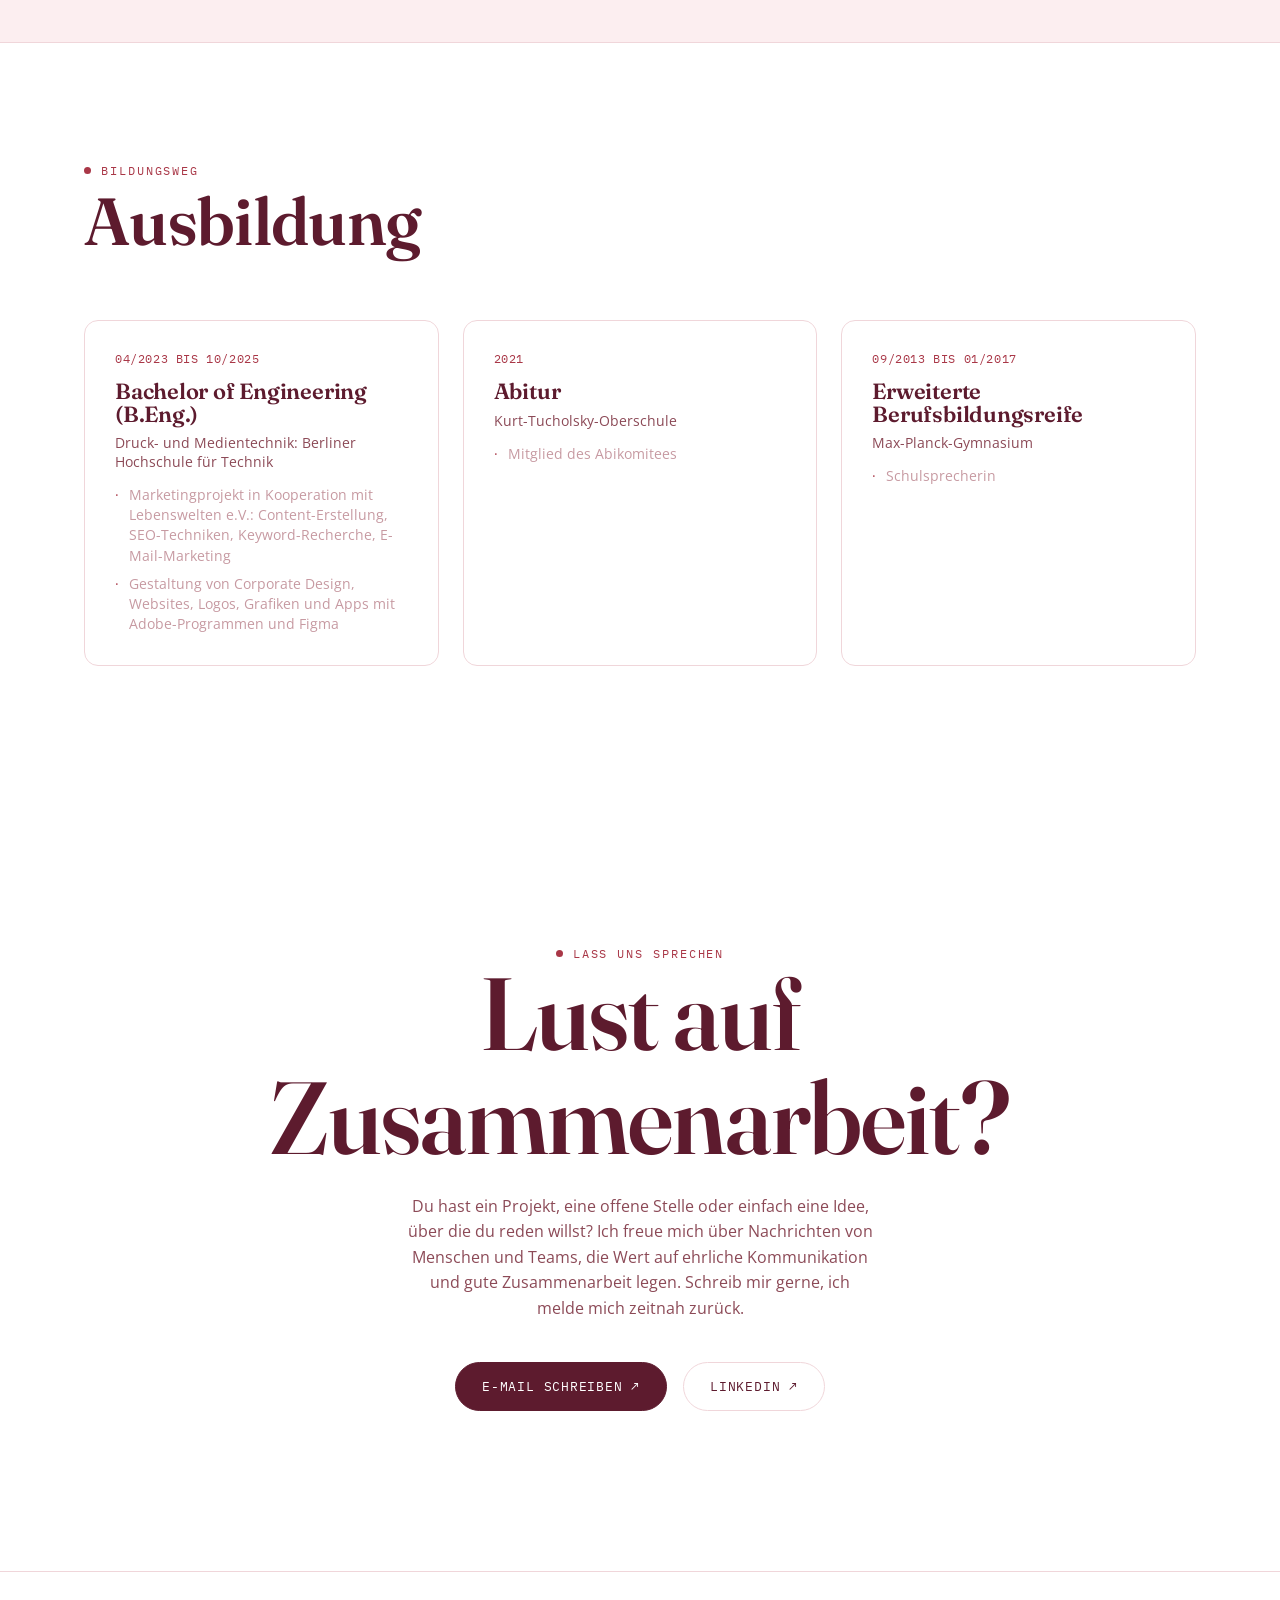
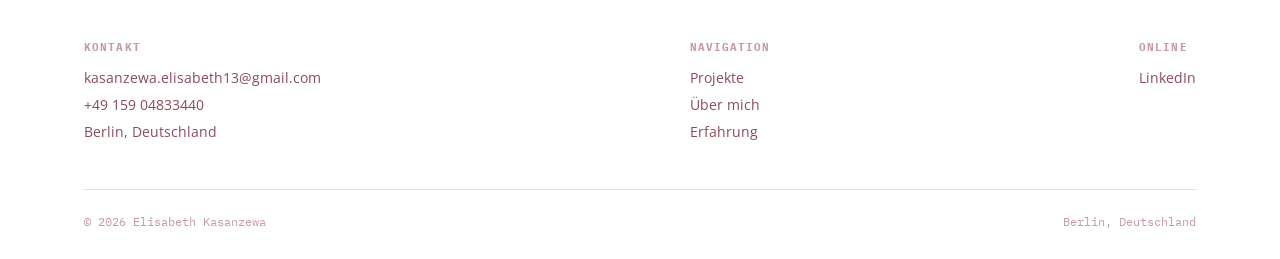
==== commit 7e854065: "new website design" ====
--- a/index.html
+++ b/index.html
@@ -2,20 +2,21 @@
 <html lang="de">
 <head>
 <meta charset="UTF-8">
+<script>(function(){try{var t=localStorage.getItem('ek-theme');if(t==='light'||(!t&&window.matchMedia('(prefers-color-scheme: light)').matches)){document.documentElement.setAttribute('data-theme','light');}}catch(e){}})();</script>
 <meta name="viewport" content="width=device-width, initial-scale=1.0">
-<title>Elisabeth Kasanzewa — Marketing, Content &amp; Grafikdesign</title>
-<meta name="description" content="Portfolio von Elisabeth Kasanzewa — Absolventin der Druck- und Medientechnik mit Fokus auf Social Media Management, Content Creation, Markenstrategie und Grafikdesign.">
+<title>Elisabeth Kasanzewa: Marketing, Content &amp; Grafikdesign</title>
+<meta name="description" content="Portfolio von Elisabeth Kasanzewa: Absolventin der Druck- und Medientechnik mit Fokus auf Social Media Management, Content Creation, Markenstrategie und Grafikdesign.">
 
 <link rel="preconnect" href="https://fonts.googleapis.com">
 <link rel="preconnect" href="https://fonts.gstatic.com" crossorigin>
-<link href="https://fonts.googleapis.com/css2?family=Big+Shoulders+Display:wght@500;600;700;800&family=Inter:wght@400;500;600;700&family=IBM+Plex+Mono:wght@400;500&display=swap" rel="stylesheet">
+<link href="https://fonts.googleapis.com/css2?family=Fraunces:opsz,wght@9..144,400;9..144,500;9..144,600;9..144,700&family=Open+Sans:wght@400;500;600;700&family=IBM+Plex+Mono:wght@400;500&display=swap" rel="stylesheet">
 <link rel="stylesheet" href="assets/css/style.css">
 </head>
 <body>
 
 <header class="site-header">
   <div class="wrap">
-    <a href="index.html" class="logo">Elisabeth <span>K.</span></a>
+    <a href="index.html" class="logo"><span class="logo-mark"><img src="assets/images/brand/monogram.jpg" alt="EK Monogramm"></span>Elisabeth <span>K.</span></a>
     <nav class="main-nav">
       <ul>
         <li><a href="index.html#work">Projekte</a></li>
@@ -26,7 +27,15 @@
       </ul>
     </nav>
     <div class="header-cta">
-      <a href="mailto:kasanzewa.elisabeth13@gmail.com" class="btn">Kontakt aufnehmen</a>
+      <a href="mailto:kasanzewa.elisabeth13@gmail.com" class="btn">Schreib mir</a>
+            <div class="theme-toggle" aria-label="Farbschema wählen">
+        <button type="button" data-theme="light" aria-label="Helles Design">
+          <svg viewBox="0 0 24 24" fill="none" stroke="currentColor" stroke-width="2" stroke-linecap="round"><circle cx="12" cy="12" r="4"/><path d="M12 2v2M12 20v2M4.9 4.9l1.4 1.4M17.7 17.7l1.4 1.4M2 12h2M20 12h2M4.9 19.1l1.4-1.4M17.7 6.3l1.4-1.4"/></svg>
+        </button>
+        <button type="button" data-theme="dark" aria-label="Dunkles Design">
+          <svg viewBox="0 0 24 24" fill="none" stroke="currentColor" stroke-width="2" stroke-linecap="round" stroke-linejoin="round"><path d="M21 12.8A9 9 0 1 1 11.2 3a7 7 0 0 0 9.8 9.8Z"/></svg>
+        </button>
+      </div>
       <button class="nav-toggle" aria-label="Menü öffnen" aria-expanded="false">☰</button>
     </div>
   </div>
@@ -45,16 +54,15 @@
     </div>
 
     <h1 class="hero-title">
-      <span class="line">Marketing.</span>
-      <span class="line accent-fill">Content.</span>
-      <span class="line accent-outline">Design.</span>
+      <span class="line">Content</span>
+      <span class="line accent-fill">Design</span>
+      <span class="line accent-outline">Marketing.</span>
     </h1>
 
     <div class="hero-sub">
       <p class="hero-role">
-        Ich bin <b>Elisabeth Kasanzewa</b>, Absolventin der Druck- und Medientechnik aus Berlin.
-        Ich baue Marken, Inhalte und Kampagnen, die im Kopf bleiben — von der
-        Strategie bis zum fertigen Post.
+        Marketing, Content und Design aus einer Hand, mit echtem Interesse an Menschen
+        und dem, was sie bewegt. Am liebsten für Marken mit Sinn.
       </p>
       <a href="#work" class="btn btn-solid">Projekte ansehen <span class="btn-arrow">↓</span></a>
     </div>
@@ -77,7 +85,10 @@
     <span>SEO-Grundlagen</span>
     <span>Community Management</span>
     <span>Adobe Creative Cloud</span>
+    <span>Photoshop</span>
+    <span>UX/UI</span>
     <span>Figma</span>
+    <span>AgoraPulse</span>
     <span>Social Media Management</span>
     <span>Content Creation</span>
     <span>Markenstrategie</span>
@@ -86,9 +97,20 @@
     <span>SEO-Grundlagen</span>
     <span>Community Management</span>
     <span>Adobe Creative Cloud</span>
+    <span>Photoshop</span>
+    <span>UX/UI</span>
     <span>Figma</span>
-  </div>
-</div>
+    <span>AgoraPulse</span>
+  </div></div>
+
+<!-- BRAND STATEMENT -->
+<section class="brand-banner">
+  <div class="wrap">
+    <a href="index.html" class="brand-banner-img reveal">
+      <img src="assets/images/brand/banner.jpg" alt="Elisabeth Kasanzewa: Menschen verstehen. Ideen gestalten. Wirkung schaffen.">
+    </a>
+  </div>
+</section>
 
 <!-- ============================= WORK ============================= -->
 <section id="work">
@@ -98,7 +120,7 @@
         <span class="eyebrow">Ausgewählte Projekte</span>
         <h2>Projekte</h2>
       </div>
-      <p class="lead">Eine Auswahl an Marken-, Kampagnen- und App-Projekten — strategisch gedacht und sauber umgesetzt.</p>
+      <p class="lead">Eine Auswahl an Marken-, Kampagnen- und App-Projekten: strategisch gedacht und sauber umgesetzt.</p>
     </div>
 
     <!--
@@ -110,15 +132,15 @@
     <div class="work-grid">
 
       <a href="projects/itm.html" class="work-card reveal">
-        <div class="card-media" style="background-image:url('assets/images/itm/ci-designs.jpg');"></div>
+        <div class="card-media" style="background-image:url('assets/images/itm/banner-campaign.jpg');"></div>
         <div class="card-shade"></div>
         <div class="card-top">
           <span class="card-tag">Markenstrategie · CI</span>
           <span class="card-arrow">→</span>
         </div>
         <div class="card-bottom">
-          <h3>ITM — Institut für Transzendentale Medizin</h3>
-          <p>Markenidentität, Zielgruppenanalyse und Corporate-Design-System für ein Institut für Hypnotherapie und psychologische Beratung.</p>
+          <h3>ITM · Institut für Transzendentale Medizin</h3>
+          <p>Entwicklung eines Corporate-Design-Systems für ein Institut für Hypnotherapie und psychologische Beratung, von Zielgruppenanalyse bis Logo und Anwendungen.</p>
           <div class="card-meta">
             <span>Brand Strategy</span>
             <span>CI Design</span>
@@ -136,7 +158,7 @@
         </div>
         <div class="card-bottom">
           <h3>Mindful Journey</h3>
-          <p>Konzept und Interface-Design für eine App rund um Achtsamkeit, mentale Balance und tägliche Reflexion.</p>
+          <p>Hochschulprojekt im Team: eine App, die Reiseplanung mit echten Erfahrungsberichten, Empfehlungen und Geheimtipps von Reisenden verbindet.</p>
           <div class="card-meta">
             <span>App Design</span>
             <span>Figma</span>
@@ -145,6 +167,49 @@
         </div>
       </a>
 
+      <a href="projects/xletix.html" class="work-card reveal">
+        <div class="card-media" style="background-image:url('assets/images/xletix/event-flag-team.jpg'); background-position: top center;"></div>
+        <div class="card-shade"></div>
+        <div class="card-top">
+          <span class="card-tag">Praktikum · Storytelling</span>
+          <span class="card-arrow">→</span>
+        </div>
+        <div class="card-bottom">
+          <h3>XLETIX: Organic Marketing</h3>
+          <p>Fünf Monate Organic Marketing bei XLETIX: Content, Community Management und Event-Betreuung über Instagram, TikTok, Facebook und YouTube.</p>
+          <div class="card-meta">
+            <span>Content Creation</span>
+            <span>E-Mail-Marketing</span>
+            <span>Eventbetreuung</span>
+          </div>
+        </div>
+      </a>
+
+      <!-- ============================================================
+           NEUES PROJEKT HIER EINFÜGEN
+           Diesen Block kopieren, direkt VOR die Platzhalter-Karte einfügen,
+           dann Link, Bild/Farbverlauf, Tag, Titel, Text und Meta-Tags anpassen.
+
+      <a href="projects/mein-neues-projekt.html" class="work-card reveal">
+        <div class="card-media" style="background-image:url('assets/images/mein-projekt/cover.jpg');"></div>
+        <div class="card-shade"></div>
+        <div class="card-top">
+          <span class="card-tag">Kategorie · Kurzform</span>
+          <span class="card-arrow">→</span>
+        </div>
+        <div class="card-bottom">
+          <h3>Projektname</h3>
+          <p>Kurzbeschreibung in maximal zwei Sätzen.</p>
+          <div class="card-meta">
+            <span>Skill 1</span>
+            <span>Skill 2</span>
+            <span>Skill 3</span>
+          </div>
+        </div>
+      </a>
+
+      ============================================================ -->
+
       <div class="work-card is-placeholder reveal">
         <span class="plus">+</span>
         <p>Weitere Projekte folgen in Kürze</p>
@@ -166,17 +231,46 @@
 
     <div class="about-grid">
       <div class="about-portrait reveal">
-        <span class="initials">EK</span>
+        <div class="img-frame"><img src="assets/images/about/headshot.jpg" alt="Portrait von Elisabeth Kasanzewa"></div>
       </div>
       <div class="about-copy reveal">
         <p>
-          Kommunikative <b>Absolventin der Druck- und Medientechnik</b> mit praktischer Erfahrung in
-          Organisation, Social Media Management, Content Creation und teamübergreifender Zusammenarbeit.
+          Ich bin Elisabeth, <b>Absolventin der Druck- und Medientechnik</b> mit Schwerpunkt Design und
+          Marketing. Zwischen Content, Social Media, Grafik und Organisation fühle ich mich zuhause,
+          nicht weil ich mich nicht entscheiden kann, sondern weil genau diese Mischung meine Stärke ist.
+          Ich denke Ideen zu Ende: von der Konzeption bis zur Umsetzung, von der Marke bis zum fertigen Post.
         </p>
         <p>
-          Sicher im Umgang mit <b>CapCut</b>, vertraut durch meine Tätigkeit bei XLETIX. Ich arbeite mich
-          schnell in neue Themen ein und erledige Aufgaben <b>strukturiert, sorgfältig und zuverlässig</b> —
-          von der ersten Idee bis zum fertigen Post.
+          Bei <b>XLETIX</b> habe ich gelernt, wie viel Konsistenz und schnelle Reaktionen für eine
+          Community bedeuten. Bei <b>ITM</b> habe ich gesehen, wie viel Geduld ein authentisches
+          Markenkonzept braucht. Bei <b>LPG Biomarkt</b> durfte ich Gestaltung und Content noch enger
+          verbinden: Ich habe digitale Layouts für den Weinverkauf entwickelt und Inhalte zu Herkunft,
+          Geschmack und Einsatzmöglichkeiten geschrieben, immer mit dem Ziel, Winzer:innen und Kund:innen
+          klar zusammenzubringen. Und bei <b>Mindful Journey</b>, wie gut Teamarbeit funktioniert, wenn
+          Absprachen klar sind und jede:r ihre Stärken einbringt.
+        </p>
+        <p>
+          Nebenbei vermiete ich seit einigen Jahren als <b>Airbnb-Superhost</b>, mit konstant sehr guten
+          Bewertungen und vielen wiederkehrenden Gästen aus aller Welt. Das klingt erstmal wenig mit
+          Marketing zu tun zu haben, zeigt mir aber jeden Tag, wie wichtig schnelle, klare Kommunikation
+          und ein gutes Gespür für Menschen sind, gerade wenn es mal stressig wird.
+        </p>
+        <p>
+          Privat bin ich direkt, humorvoll und ziemlich detailverliebt, was sich auch in meiner Arbeit
+          zeigt. Ich mag es <b>strukturiert, aber nicht starr</b>, mit klaren Zielen und genug Freiraum
+          für gute Ideen. Am liebsten arbeite ich in Teams, die offen kommunizieren und sich gegenseitig
+          wertschätzen, das ist für mich keine Nebensache, sondern Grundvoraussetzung für gute Arbeit.
+        </p>
+        <p>
+          Bewegung und Kreativität begleiten mich auch außerhalb der Arbeit: Ich habe sechs Jahre
+          geturnt, danach Akrobatik gemacht und war im Schwimmverein, heute gehe ich am liebsten
+          bouldern. Nebenbei spiele ich Gitarre, zeichne gerne und reise, so oft es geht, weil mich
+          andere Kulturen und echte Erfahrungen einfach neugierig machen.
+        </p>
+        <p>
+          Besonders wichtig sind mir Themen, die etwas bewegen, vor allem im Bereich <b>mentale und
+          körperliche Gesundheit</b>. Wenn Marketing und Design dabei helfen können, Menschen zu erreichen
+          und ihnen etwas Gutes zu bringen, macht mir das am meisten Spaß.
         </p>
 
         <div class="fact-grid">
@@ -189,8 +283,12 @@
             <div class="label">Ø Gästebewertung als Superhost</div>
           </div>
           <div class="fact">
+            <div class="num">5</div>
+            <div class="label">Monate Organic Marketing bei XLETIX</div>
+          </div>
+          <div class="fact">
             <div class="num">3</div>
-            <div class="label">Sprachen — DE · EN · RU</div>
+            <div class="label">Sprachen: DE · EN · RU</div>
           </div>
         </div>
       </div>
@@ -206,7 +304,7 @@
         <span class="eyebrow">Berufserfahrung</span>
         <h2>Werdegang</h2>
       </div>
-      <p class="lead">Praxiserfahrung aus Marketing, Content und Grafikdesign — bei drei sehr unterschiedlichen Marken.</p>
+      <p class="lead">Praxiserfahrung aus Marketing, Content und Grafikdesign: bei drei sehr unterschiedlichen Marken.</p>
     </div>
 
     <div class="exp-list">
@@ -214,16 +312,15 @@
       <div class="exp-item reveal">
         <div class="exp-no">01</div>
         <div class="exp-role">
-          <h3>Praktikantin Organic Marketing</h3>
-          <div class="exp-org">XLETIX GmbH</div>
-          <div class="exp-date">05/2024 — 10/2024</div>
+          <h3>B2C Management: Airbnb Gastgeberin</h3>
+          <div class="exp-org">Berlin-Mitte</div>
+          <div class="exp-date">seit 04/2017</div>
         </div>
         <div class="exp-detail">
           <ul>
-            <li>Kanalübergreifende Social-Media- und Content-Betreuung für Facebook, Instagram, TikTok und YouTube — für drei Markenprofile mit rund 160.000 Followern.</li>
-            <li>Entwicklung kreativer Inhalte für Community Management und kanalübergreifende Content-Kommunikation.</li>
-            <li>Planung und Umsetzung von E-Mail-Marketing-Kampagnen mit Brevo inklusive Analyse von Öffnungs- und Klickraten zur laufenden Optimierung.</li>
-            <li>Unterstützung der Event-Kommunikation sowie Bearbeitung von Bild- und Videomaterial mit CapCut und Adobe Creative Cloud.</li>
+            <li>Steuerung des Gästemanagements mit ganzjähriger Auslastung und saisonal schwankendem Buchungsvolumen.</li>
+            <li>Schnelle, teils automatisierte Gästekommunikation mit Antwortzeiten von etwa 5 bis 40 Minuten.</li>
+            <li>Beitrag zu konstanten 5-Sterne-Bewertungen, einem Gesamtscore von 8,84/10, wiederkehrenden Gästen und Superhost-Einstufung durch optimierte Kommunikation, Content und Angebotsgestaltung.</li>
           </ul>
         </div>
       </div>
@@ -233,7 +330,7 @@
         <div class="exp-role">
           <h3>Werkstudentin Marketing</h3>
           <div class="exp-org">LPG BioMarkt am Mehringdamm</div>
-          <div class="exp-date">05/2025 — 08/2025</div>
+          <div class="exp-date">05/2025 bis 08/2025</div>
         </div>
         <div class="exp-detail">
           <ul>
@@ -247,15 +344,16 @@
       <div class="exp-item reveal">
         <div class="exp-no">03</div>
         <div class="exp-role">
-          <h3>B2C Management — Airbnb Gastgeberin</h3>
-          <div class="exp-org">Berlin-Mitte</div>
-          <div class="exp-date">04/2017 — heute</div>
+          <h3>Praktikantin Organic Marketing</h3>
+          <div class="exp-org">XLETIX GmbH</div>
+          <div class="exp-date">05/2024 bis 10/2024</div>
         </div>
         <div class="exp-detail">
           <ul>
-            <li>Steuerung des Gästemanagements mit ganzjähriger Auslastung und saisonal schwankendem Buchungsvolumen.</li>
-            <li>Schnelle, teils automatisierte Gästekommunikation mit Antwortzeiten von etwa 5 bis 40 Minuten.</li>
-            <li>Beitrag zu konstanten 5-Sterne-Bewertungen, einem Gesamtscore von 8,84/10, wiederkehrenden Gästen und Superhost-Einstufung durch optimierte Kommunikation, Content und Angebotsgestaltung.</li>
+            <li>Kanalübergreifende Social-Media- und Content-Betreuung für Facebook, Instagram, TikTok und YouTube: für drei Markenprofile mit rund 160.000 Followern.</li>
+            <li>Entwicklung kreativer Inhalte für Community Management und kanalübergreifende Content-Kommunikation.</li>
+            <li>Mitwirkung an Newsletter-Inhalten und E-Mail-Kommunikation mit Brevo.</li>
+            <li>Unterstützung der Event-Kommunikation sowie Bearbeitung von Bild- und Videomaterial mit CapCut und Adobe Creative Cloud.</li>
           </ul>
         </div>
       </div>
@@ -265,7 +363,7 @@
         <div class="exp-role">
           <h3>Grafikdesignerin</h3>
           <div class="exp-org">bei Chantel Fawson</div>
-          <div class="exp-date">08/2020 — 02/2021</div>
+          <div class="exp-date">08/2020 bis 02/2021</div>
         </div>
         <div class="exp-detail">
           <ul>
@@ -292,28 +390,69 @@
 
     <div class="skills-grid reveal">
       <div class="skill-block">
-        <h4>Kenntnisse</h4>
-        <ul>
-          <li>Marketing</li>
-          <li>Content Creation</li>
+        <h4>Content &amp; Marketing</h4>
+        <p class="skill-desc">Ich entwickle und texte Inhalte, die zur Marke passen und ihre Community wirklich erreichen.</p>
+        <ul>
           <li>Social Media Management</li>
-          <li>Grafikdesign</li>
+          <li>Content-Erstellung</li>
           <li>Community Management</li>
           <li>E-Mail-Marketing</li>
-          <li>SEO-Grundlagen &amp; Keyword-Recherche</li>
-          <li>Performance-Analyse</li>
-        </ul>
-      </div>
-      <div class="skill-block">
-        <h4>Tools</h4>
-        <ul>
-          <li><b>Adobe Creative Cloud</b></li>
+          <li>SEO-Grundlagen</li>
+        </ul>
+      </div>
+      <div class="skill-block">
+        <h4>Design &amp; Branding</h4>
+        <p class="skill-desc">Ich gestalte visuelle Konzepte, die eine Marke erkennbar und stimmig machen.</p>
+        <ul>
+          <li><b>Adobe Illustrator</b></li>
+          <li><b>Photoshop</b></li>
+          <li><b>Canva</b></li>
+          <li>Corporate Design</li>
+          <li>Brand Identity</li>
+        </ul>
+      </div>
+      <div class="skill-block">
+        <h4>UX/UI &amp; Konzeption</h4>
+        <p class="skill-desc">Ich entwickle digitale Erlebnisse, die durchdacht sind und sich für Nutzer:innen richtig anfühlen.</p>
+        <ul>
           <li><b>Figma</b></li>
-          <li><b>Canva</b></li>
-          <li><b>CapCut</b></li>
+          <li>Procreate</li>
+          <li>User Flows</li>
+          <li>Wireframes</li>
+          <li>Prototyping</li>
+        </ul>
+      </div>
+      <div class="skill-block">
+        <h4>Tools &amp; Organisation</h4>
+        <p class="skill-desc">Ich plane und strukturiere Content- und Kommunikationsprozesse zuverlässig im Alltag.</p>
+        <ul>
+          <li><b>Excel</b></li>
+          <li><b>MS Office</b></li>
+          <li>SharePoint</li>
+          <li><b>AgoraPulse</b></li>
           <li><b>Brevo</b></li>
-          <li><b>MS Office</b></li>
-          <li><b>Excel</b></li>
+        </ul>
+      </div>
+      <div class="skill-block">
+        <h4>Kommunikation &amp; Kundenkontakt</h4>
+        <p class="skill-desc">Ich kommuniziere klar und wertschätzend, ob mit Kund:innen, Community, Team oder internationalen Gästen.</p>
+        <ul>
+          <li>Community Management</li>
+          <li>E-Mail-Kommunikation</li>
+          <li>Kundenbefragung</li>
+          <li>Terminorganisation</li>
+          <li>Internationale Gästekommunikation</li>
+        </ul>
+      </div>
+      <div class="skill-block">
+        <h4>Arbeitsweise</h4>
+        <p class="skill-desc">Ich verbinde kreative Ideen mit einer verlässlichen, strukturierten Umsetzung.</p>
+        <ul>
+          <li>Teamarbeit</li>
+          <li>Struktur</li>
+          <li>Schnelle Auffassungsgabe</li>
+          <li>Detailgenauigkeit</li>
+          <li>Resilienz</li>
         </ul>
       </div>
       <div class="skill-block">
@@ -340,9 +479,9 @@
 
     <div class="edu-list reveal">
       <div class="edu-card">
-        <div class="edu-date">04/2023 — 10/2025</div>
+        <div class="edu-date">04/2023 bis 10/2025</div>
         <h3>Bachelor of Engineering (B.Eng.)</h3>
-        <div class="edu-org">Druck- und Medientechnik — Berliner Hochschule für Technik</div>
+        <div class="edu-org">Druck- und Medientechnik: Berliner Hochschule für Technik</div>
         <ul>
           <li>Marketingprojekt in Kooperation mit Lebenswelten e.V.: Content-Erstellung, SEO-Techniken, Keyword-Recherche, E-Mail-Marketing</li>
           <li>Gestaltung von Corporate Design, Websites, Logos, Grafiken und Apps mit Adobe-Programmen und Figma</li>
@@ -357,7 +496,7 @@
         </ul>
       </div>
       <div class="edu-card">
-        <div class="edu-date">09/2013 — 01/2017</div>
+        <div class="edu-date">09/2013 bis 01/2017</div>
         <h3>Erweiterte Berufsbildungsreife</h3>
         <div class="edu-org">Max-Planck-Gymnasium</div>
         <ul>
@@ -373,9 +512,14 @@
   <div class="wrap">
     <span class="eyebrow" style="justify-content:center;">Lass uns sprechen</span>
     <h2 class="reveal">Lust auf<br>Zusammenarbeit?</h2>
+    <p class="cta-text reveal">
+      Du hast ein Projekt, eine offene Stelle oder einfach eine Idee, über die du reden willst?
+      Ich freue mich über Nachrichten von Menschen und Teams, die Wert auf ehrliche Kommunikation
+      und gute Zusammenarbeit legen. Schreib mir gerne, ich melde mich zeitnah zurück.
+    </p>
     <div class="cta-actions reveal">
       <a href="mailto:kasanzewa.elisabeth13@gmail.com" class="btn btn-solid">E-Mail schreiben ↗</a>
-      <a href="https://www.linkedin.com/in/elisabethkasanzewa-6425612b8" target="_blank" rel="noopener" class="btn">LinkedIn ↗</a>
+      <a href="https://www.linkedin.com/in/elisabeth-kasanzewa-6425612b8/" target="_blank" rel="noopener" class="btn">LinkedIn ↗</a>
     </div>
   </div>
 </section>
@@ -387,7 +531,7 @@
       <div class="footer-col">
         <h5>Kontakt</h5>
         <a href="mailto:kasanzewa.elisabeth13@gmail.com">kasanzewa.elisabeth13@gmail.com</a>
-        <a href="tel:015904833440">0159 04833440</a>
+        <a href="tel:+4915904833440">+49 159 04833440</a>
         <p>Berlin, Deutschland</p>
       </div>
       <div class="footer-col">
@@ -398,7 +542,7 @@
       </div>
       <div class="footer-col">
         <h5>Online</h5>
-        <a href="https://www.linkedin.com/in/elisabethkasanzewa-6425612b8" target="_blank" rel="noopener">LinkedIn</a>
+        <a href="https://www.linkedin.com/in/elisabeth-kasanzewa-6425612b8/" target="_blank" rel="noopener">LinkedIn</a>
       </div>
     </div>
     <div class="footer-bottom">
--- a/assets/css/style.css
+++ b/assets/css/style.css
@@ -1,28 +1,71 @@
 /* ==========================================================================
-   Elisabeth Kasanzewa — Portfolio
-   Design tokens
+   Elisabeth Kasanzewa: Portfolio
+   Design tokens: Bordeaux / Rot / Weiss
    ========================================================================== */
 :root{
-  --bg:            #0c0c0e;
-  --bg-soft:       #131316;
-  --bg-card:       #17171b;
-  --line:          #26262b;
-  --ink:           #f3f1ed;
-  --ink-dim:       #a9a7a3;
-  --ink-faint:     #6f6d6a;
-  --accent:        #a06fc4;   /* purple — from the ITM colour system */
-  --accent-soft:   #7351a4;
-  --accent-teal:   #00afaf;   /* secondary — from the ITM colour system */
-  --accent-blue:   #4c86c9;
-
-  --font-display: "Big Shoulders Display", "Arial Narrow", sans-serif;
-  --font-body:    "Inter", -apple-system, BlinkMacSystemFont, "Segoe UI", sans-serif;
+  color-scheme: dark;
+
+  /* Markenfarben (Basis) */
+  --maroon:  #5D1B2E;
+  --red:     #DE3747;
+  --wine:    #A93747;
+  --white:   #FFFFFF;
+
+  /* Dark Theme (Standard) */
+  --bg:            #5D1B2E;
+  --bg-soft:       #4A1625;
+  --bg-card:       #6E2A3D;
+  --line:          #7A4050;
+  --ink:           var(--white);
+  --ink-dim:       #E7C7CE;
+  --ink-faint:     #B98A94;
+  --accent:        var(--red);
+  --accent-soft:   var(--wine);
+  --accent-teal:   var(--red);
+  --accent-blue:   var(--wine);
+
+  --bg-rgb:      93,27,46;
+  --ink-rgb:     255,255,255;
+  --accent-rgb:  222,55,71;
+  --accent2-rgb: 169,55,71;
+
+  --font-display: "Fraunces", "Georgia", serif;
+  --font-body:    "Open Sans", -apple-system, BlinkMacSystemFont, "Segoe UI", sans-serif;
   --font-mono:    "IBM Plex Mono", ui-monospace, monospace;
 
   --container: 1240px;
   --gutter: clamp(20px, 5vw, 64px);
   --radius: 14px;
-}
+
+  transition: background .35s ease, color .35s ease;
+}
+
+[data-theme="light"]{
+  color-scheme: light;
+  --bg:            var(--white);
+  --bg-soft:       #FCEEF0;
+  --bg-card:       #FFFFFF;
+  --line:          #F0D6DA;
+  --ink:           var(--maroon);
+  --ink-dim:       #8C4A57;
+  --ink-faint:     #C79AA2;
+  --accent:        var(--wine);
+  --accent-soft:   var(--red);
+  --accent-teal:   var(--wine);
+  --accent-blue:   var(--maroon);
+
+  --bg-rgb:      255,255,255;
+  --ink-rgb:     93,27,46;
+  --accent-rgb:  169,55,71;
+  --accent2-rgb: 222,55,71;
+}
+
+[data-theme="light"] .work-card{ box-shadow: 0 1px 3px rgba(93,27,46,.06); }
+[data-theme="light"] .card-shade{
+  background: linear-gradient(180deg, rgba(255,255,255,.1) 0%, rgba(93,27,46,.88) 85%);
+}
+[data-theme="light"] .hero-title .accent-outline{ -webkit-text-stroke: 1.5px var(--maroon); }
+[data-theme="light"] ::selection{ background: var(--wine); color: var(--white); }
 
 *, *::before, *::after{ box-sizing: border-box; }
 html{ scroll-behavior: smooth; }
@@ -42,7 +85,7 @@
 ul{ margin: 0; padding: 0; list-style: none; }
 button{ font-family: inherit; }
 
-::selection{ background: var(--accent); color: #0c0c0e; }
+::selection{ background: var(--accent); color: var(--bg); }
 
 :focus-visible{
   outline: 2px solid var(--accent);
@@ -76,11 +119,10 @@
 
 h1,h2,h3,h4{
   font-family: var(--font-display);
-  font-weight: 700;
+  font-weight: 600;
   letter-spacing: -.01em;
-  line-height: .98;
+  line-height: 1.02;
   margin: 0;
-  text-transform: uppercase;
 }
 
 p{ margin: 0; }
@@ -137,7 +179,7 @@
   border-bottom: 1px solid transparent;
 }
 .site-header.is-scrolled{
-  background: rgba(12,12,14,.86);
+  background: rgba(var(--bg-rgb),.86);
   backdrop-filter: blur(10px);
   border-bottom-color: var(--line);
   padding: 14px 0;
@@ -150,10 +192,22 @@
 }
 .logo{
   font-family: var(--font-display);
-  font-size: 22px;
-  text-transform: uppercase;
-  letter-spacing: .01em;
-}
+  font-size: 21px;
+  font-weight: 600;
+  letter-spacing: 0;
+  display: flex;
+  align-items: center;
+  gap: 10px;
+}
+.logo-mark{
+  width: 34px;
+  height: 34px;
+  border-radius: 50%;
+  overflow: hidden;
+  flex-shrink: 0;
+  border: 1px solid var(--line);
+}
+.logo-mark img{ width: 100%; height: 100%; object-fit: cover; object-position: center; }
 .logo span{ color: var(--accent); }
 
 .main-nav ul{
@@ -178,7 +232,34 @@
 }
 .main-nav a:hover::after{ right: 0; }
 
-.header-cta{ display: flex; align-items: center; gap: 22px; }
+.header-cta{ display: flex; align-items: center; gap: 16px; }
+
+.theme-toggle{
+  display: flex;
+  align-items: center;
+  gap: 2px;
+  background: var(--bg-soft);
+  border: 1px solid var(--line);
+  border-radius: 100px;
+  padding: 4px;
+}
+.theme-toggle button{
+  background: none;
+  border: none;
+  color: var(--ink-faint);
+  width: 32px; height: 32px;
+  border-radius: 50%;
+  display: flex;
+  align-items: center;
+  justify-content: center;
+  cursor: pointer;
+  transition: background .2s ease, color .2s ease;
+}
+.theme-toggle button svg{ width: 16px; height: 16px; }
+.theme-toggle button.is-active{
+  background: var(--accent);
+  color: var(--bg);
+}
 
 .nav-toggle{
   display: none;
@@ -234,7 +315,7 @@
   position: absolute;
   top: -220px; right: -160px;
   width: 640px; height: 640px;
-  background: radial-gradient(circle, rgba(160,111,196,.35), transparent 65%);
+  background: radial-gradient(circle, rgba(var(--accent-rgb),.35), transparent 65%);
   filter: blur(10px);
   pointer-events: none;
 }
@@ -349,6 +430,18 @@
   .marquee-track{ animation: none; }
   .scroll-cue .stick{ animation: none; }
 }
+
+/* ---------------------------- Brand banner ---------------------------- */
+.brand-banner{ padding: 64px 0 0; }
+.brand-banner-img{
+  display: block;
+  border-radius: var(--radius);
+  overflow: hidden;
+  border: 1px solid var(--line);
+  transition: transform .35s ease, box-shadow .35s ease;
+}
+.brand-banner-img:hover{ transform: translateY(-2px); box-shadow: 0 12px 40px rgba(var(--bg-rgb),.25); }
+.brand-banner-img img{ width: 100%; display: block; }
 
 /* ---------------------------- Section shell ---------------------------- */
 section{ padding: 120px 0; position: relative; }
@@ -402,7 +495,7 @@
 .work-card:hover .card-media{ opacity: .68; transform: scale(1.03); }
 .work-card .card-shade{
   position: absolute; inset: 0;
-  background: linear-gradient(180deg, rgba(12,12,14,.35) 0%, rgba(12,12,14,.92) 85%);
+  background: linear-gradient(180deg, rgba(var(--bg-rgb),.35) 0%, rgba(var(--bg-rgb),.92) 85%);
   z-index: 0;
 }
 .work-card > *{ position: relative; z-index: 1; }
@@ -413,14 +506,14 @@
   text-transform: uppercase;
   letter-spacing: .08em;
   color: var(--ink);
-  border: 1px solid rgba(243,241,237,.35);
+  border: 1px solid rgba(var(--ink-rgb),.35);
   padding: 6px 12px;
   border-radius: 100px;
 }
 .card-arrow{
   width: 38px; height: 38px;
   border-radius: 50%;
-  border: 1px solid rgba(243,241,237,.35);
+  border: 1px solid rgba(var(--ink-rgb),.35);
   display: flex; align-items: center; justify-content: center;
   font-size: 16px;
   transition: background .25s ease, border-color .25s ease, transform .25s ease;
@@ -478,7 +571,7 @@
 .about{ background: var(--bg-soft); border-top: 1px solid var(--line); border-bottom: 1px solid var(--line); }
 .about-grid{
   display: grid;
-  grid-template-columns: .8fr 1.2fr;
+  grid-template-columns: 1fr 1.618fr; /* Goldener Schnitt */
   gap: 64px;
   align-items: start;
 }
@@ -486,22 +579,27 @@
   aspect-ratio: 4/5;
   border-radius: var(--radius);
   border: 1px solid var(--line);
+  overflow: hidden;
   background:
-    radial-gradient(circle at 30% 20%, rgba(160,111,196,.35), transparent 55%),
-    radial-gradient(circle at 80% 85%, rgba(0,175,175,.25), transparent 55%),
+    radial-gradient(circle at 30% 20%, rgba(var(--accent-rgb),.35), transparent 55%),
+    radial-gradient(circle at 80% 85%, rgba(var(--accent2-rgb),.25), transparent 55%),
     var(--bg-card);
   position: sticky;
   top: 110px;
-  display: flex;
-  align-items: flex-end;
-  padding: 26px;
-}
-.about-portrait .initials{
-  font-family: var(--font-display);
-  font-size: 96px;
-  color: rgba(243,241,237,.12);
-  line-height: .8;
-}
+}
+.about-portrait .img-frame,
+.about-portrait img{
+  width: 100%;
+  height: 100%;
+  display: block;
+  object-fit: cover;
+  object-position: top center;
+}
+.about-portrait img{
+  transform: scale(1.02);
+  transition: transform .8s cubic-bezier(.22,1,.36,1);
+}
+.about-portrait:hover img{ transform: scale(1); }
 .about-copy p{
   font-size: clamp(18px, 2.4vw, 26px);
   line-height: 1.55;
@@ -517,7 +615,7 @@
 .fact-grid{
   margin-top: 56px;
   display: grid;
-  grid-template-columns: repeat(3, 1fr);
+  grid-template-columns: repeat(4, minmax(0,1fr));
   gap: 24px;
   border-top: 1px solid var(--line);
   padding-top: 40px;
@@ -540,7 +638,9 @@
 @media (max-width: 860px){
   .about-grid{ grid-template-columns: 1fr; }
   .about-portrait{ position: static; aspect-ratio: 16/9; }
-  .fact-grid{ grid-template-columns: 1fr; gap: 28px; }
+}
+@media (max-width: 720px){
+  .fact-grid{ grid-template-columns: repeat(2, minmax(0,1fr)); gap: 28px; }
 }
 
 /* ---------------------------- Experience ---------------------------- */
@@ -553,7 +653,7 @@
   gap: 30px;
   transition: background .3s ease;
 }
-.exp-item:hover{ background: rgba(160,111,196,.04); }
+.exp-item:hover{ background: rgba(var(--accent-rgb),.06); }
 .exp-no{ font-family: var(--font-mono); color: var(--ink-faint); font-size: 14px; padding-top: 6px; }
 .exp-role h3{
   text-transform: none;
@@ -583,7 +683,7 @@
   position: relative;
 }
 .exp-detail li::before{
-  content: "—";
+  content: "•";
   position: absolute; left: 0; color: var(--accent);
 }
 @media (max-width: 860px){
@@ -621,6 +721,12 @@
   border-radius: 2px;
   display: inline-block;
 }
+.skill-block p.skill-desc{
+  margin: -6px 0 18px;
+  font-size: 13.5px;
+  line-height: 1.55;
+  color: var(--ink-dim);
+}
 .skill-block ul{ display: flex; flex-direction: column; gap: 10px; }
 .skill-block li{
   font-family: var(--font-mono);
@@ -680,7 +786,15 @@
 }
 .cta h2{
   font-size: clamp(40px, 8vw, 110px);
-  margin-bottom: 40px;
+  margin-bottom: 24px;
+}
+.cta-text{
+  max-width: 52ch;
+  margin: 0 auto 40px;
+  text-align: center;
+  line-height: 1.6;
+  color: var(--ink-dim);
+  font-size: 16px;
 }
 .cta-actions{ display: flex; gap: 16px; justify-content: center; flex-wrap: wrap; }
 
@@ -789,8 +903,9 @@
 }
 .two-col{
   display: grid;
-  grid-template-columns: .9fr 1.4fr;
+  grid-template-columns: 1fr 1.618fr; /* Goldener Schnitt */
   gap: 60px;
+  align-items: start;
 }
 .two-col p, .prose p{
   color: var(--ink-dim);
@@ -806,13 +921,14 @@
   padding-left: 20px;
   position: relative;
 }
-.two-col li::before{ content: "—"; position: absolute; left: 0; color: var(--accent); }
+.two-col li::before{ content: "•"; position: absolute; left: 0; color: var(--accent); }
 @media (max-width: 860px){ .two-col{ grid-template-columns: 1fr; gap: 24px; } }
 
 .mini-grid{
   display: grid;
   grid-template-columns: repeat(4, 1fr);
   gap: 16px;
+  align-items: start;
   margin-top: 10px;
 }
 @media (max-width: 860px){ .mini-grid{ grid-template-columns: repeat(2, 1fr); } }
@@ -837,7 +953,25 @@
   overflow: hidden;
   background: var(--bg-card);
 }
-.figure img{ width: 100%; }
+.itm-logo-figure{
+  background: #f7f4fa;
+  display: flex;
+  align-items: center;
+  justify-content: center;
+  padding: 56px;
+}
+.itm-logo-figure .img-frame{ width: 100%; max-width: 420px; }
+.itm-logo-figure img{ width: 100%; height: auto; }
+.figure .img-frame{ overflow: hidden; position: relative; }
+.figure img{
+  width: 100%;
+  display: block;
+  transform: scale(1.03);
+  transition: transform .6s cubic-bezier(.22,1,.36,1);
+}
+.figure:hover img{
+  transform: scale(1);
+}
 .figure figcaption{
   padding: 16px 20px;
   font-family: var(--font-mono);
@@ -876,12 +1010,46 @@
 }
 .project-next h3{ font-size: clamp(26px, 4vw, 44px); }
 
+.figma-embed{
+  border-radius: var(--radius);
+  border: 1px solid var(--line);
+  overflow: hidden;
+  background: var(--bg-card);
+  aspect-ratio: 16/10;
+}
+.figma-embed iframe{
+  width: 100%;
+  height: 100%;
+  border: none;
+  display: block;
+}
+@media (max-width: 640px){
+  .figma-embed{ aspect-ratio: 3/4; }
+}
+
+/* ---------------------------- Media + text pairing (golden ratio) ---------------------------- */
+.media-text{
+  display: grid;
+  grid-template-columns: 1.618fr 1fr; /* Goldener Schnitt: Bild fuehrt, Text begleitet */
+  gap: 48px;
+  align-items: start;
+}
+.media-text .figure img{ max-height: 900px; object-fit: cover; object-position: top; }
+.media-text-copy{ position: sticky; top: 120px; }
+.media-text-copy .section-label{ margin-bottom: 16px; }
+.media-text-copy p{ color: var(--ink-dim); font-size: 16px; line-height: 1.75; }
+.media-text-copy p + p{ margin-top: 16px; }
+@media (max-width: 860px){
+  .media-text{ grid-template-columns: 1fr; }
+  .media-text-copy{ position: static; }
+}
+
 .app-mock{
   border-radius: 28px;
   border: 1px solid var(--line);
   background:
-    radial-gradient(circle at 25% 15%, rgba(160,111,196,.4), transparent 55%),
-    radial-gradient(circle at 80% 90%, rgba(0,175,175,.3), transparent 55%),
+    radial-gradient(circle at 25% 15%, rgba(var(--accent-rgb),.4), transparent 55%),
+    radial-gradient(circle at 80% 90%, rgba(var(--accent2-rgb),.3), transparent 55%),
     var(--bg-card);
   aspect-ratio: 9/16;
   max-width: 300px;
@@ -890,7 +1058,7 @@
   align-items: center;
   justify-content: center;
   font-family: var(--font-display);
-  color: rgba(243,241,237,.14);
+  color: rgba(var(--ink-rgb),.14);
   font-size: 42px;
   text-align: center;
   padding: 24px;
